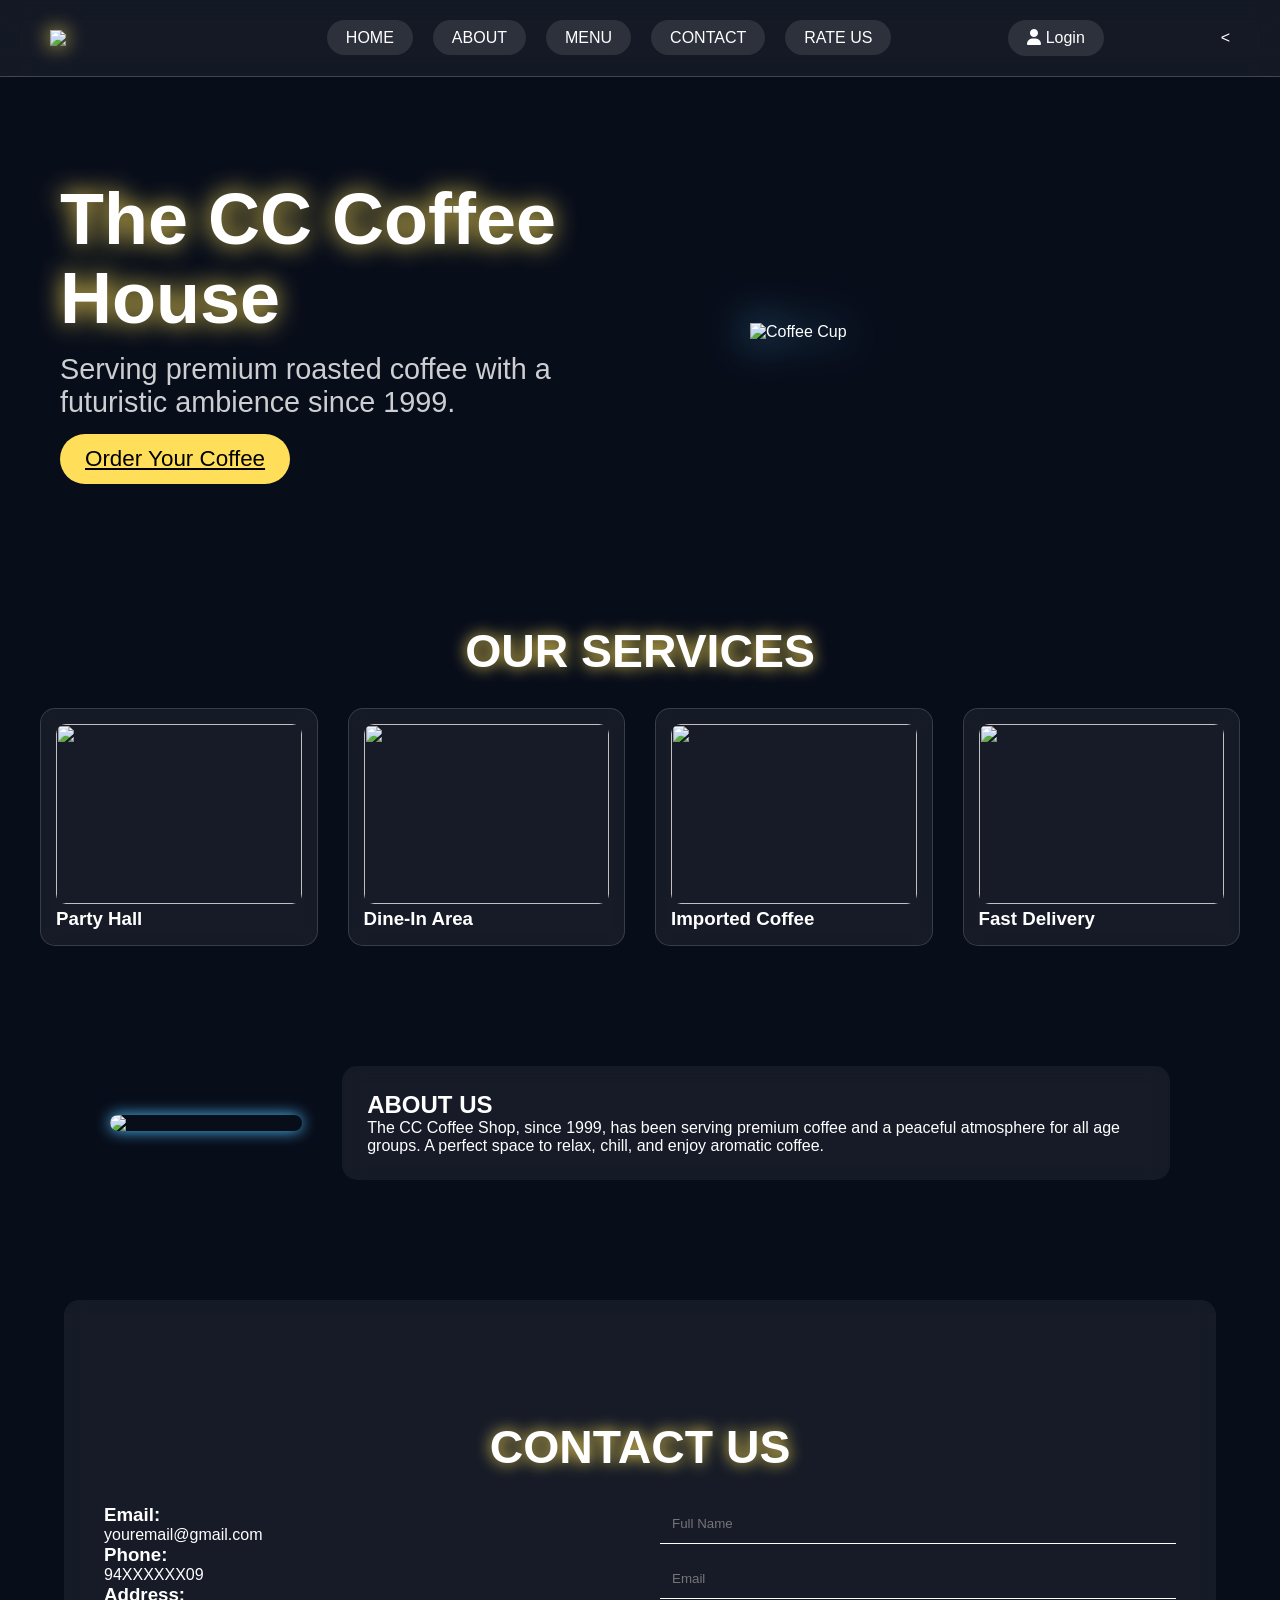
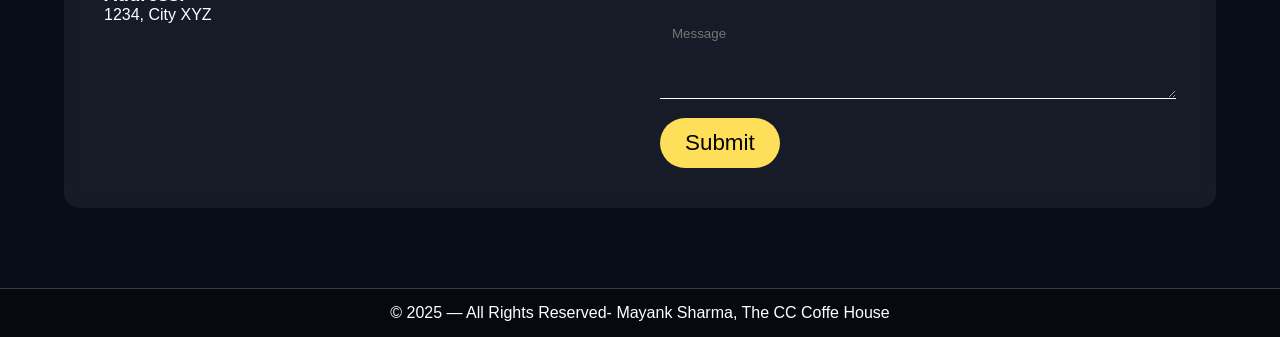
==== index.html @ 78bbc563 "Add files via upload" ====
<!DOCTYPE html>
<html lang="en">
<head>
<meta charset="UTF-8">
<meta name="viewport" content="width=device-width, initial-scale=1.0">
<title>The CC Coffee House</title>

<!-- FONT + ICONS -->
<link rel="stylesheet" href="https://cdnjs.cloudflare.com/ajax/libs/font-awesome/6.5.0/css/all.min.css">

<!-- AOS Animation Library -->
<link rel="stylesheet" href="https://unpkg.com/aos@2.3.1/dist/aos.css"/>

<style>
/* RESET */
*{
    margin:0;
    padding:0;
    box-sizing:border-box;
    font-family:"Poppins",sans-serif;
}

body{
    background:#080d1a;
    color:#fff;
    overflow-x:hidden;
}

/* NEON GLOW VARIABLES */
:root{
    --neon-gold:#ffdf59;
    --neon-blue:#4ec4ff;
    --glass-bg:rgba(255,255,255,0.06);
}

/* HEADER */
header{
    position:fixed;
    top:0;left:0;right:0;
    padding:20px 50px;
    display:flex;
    justify-content:space-between;
    align-items:center;
    backdrop-filter:blur(12px);
    background:rgba(255,255,255,0.05);
    border-bottom:1px solid rgba(255,255,255,0.2);
    z-index:1000;
}

header img{
    width:160px;
    filter:drop-shadow(0 0 10px var(--neon-gold));
}

header ul{
    display:flex;
    gap:20px;
    list-style:none;
}

header a{
    color:white;
    padding:8px 18px;
    border:1px solid transparent;
    text-decoration:none;
    transition:.3s;
    border-radius:20px;
    background:rgba(255,255,255,0.1);
}

header a:hover{
    border-color:var(--neon-gold);
    box-shadow:0 0 12px var(--neon-gold);
    color:black;
    background:var(--neon-gold);
}

/* HERO — SPLIT SCREEN CINEMATIC */
.hero{
    margin-top:120px;
    display:flex;
    justify-content:center;
    align-items:center;
    padding:60px;
    gap:40px;
}

.hero-text{
    flex:1;
}

.hero-text h1{
    font-size:4.5rem;
    line-height:1.1;
    text-shadow:0 0 25px var(--neon-gold);
}

.hero-text p{
    margin:15px 0;
    font-size:1.8rem;
    opacity:0.8;
}

.btn{
    padding:12px 25px;
    font-size:1.4rem;
    border:none;
    border-radius:30px;
    background:var(--neon-gold);
    color:black;
    cursor:pointer;
    transition:.3s;
}

.btn:hover{
    transform:scale(1.08);
    box-shadow:0 0 15px var(--neon-gold);
}

/* FLOATING COFFEE IMAGE */
.hero-img{
    flex:1;
    display:flex;
    justify-content:center;
}

.hero-img img{
    width:380px;
    animation:float 4s ease-in-out infinite;
    filter:drop-shadow(0 0 20px var(--neon-blue));
}

@keyframes float{
    0%,100%{ transform:translateY(0); }
    50%{ transform:translateY(-20px); }
}

/* SERVICES */
.section-title{
    text-align:center;
    margin:80px 0 30px 0;
    font-size:2.9rem;
    text-shadow:0 0 15px var(--neon-gold);
}

.services{
    display:grid;
    grid-template-columns:repeat(auto-fit,minmax(250px,1fr));
    gap:30px;
    padding:0 40px;
}

.service-card{
    background:var(--glass-bg);
    border:1px solid rgba(255,255,255,0.15);
    padding:15px;
    border-radius:15px;
    backdrop-filter:blur(8px);
    transition:.3s;
}

.service-card:hover{
    transform:translateY(-10px);
    box-shadow:0 0 15px var(--neon-gold);
}

.service-card img{
    width:100%;
    height:180px;
    object-fit:cover;
    border-radius:10px;
}

/* ABOUT */
.about{
    display:flex;
    align-items:center;
    gap:40px;
    max-width:1100px;
    margin:100px auto;
    padding:20px;
}

.about img{
    width:300px;
    border-radius:10px;
    box-shadow:0 0 15px var(--neon-blue);
}

.about div{
    background:var(--glass-bg);
    padding:25px;
    border-radius:15px;
    backdrop-filter:blur(10px);
}

/* CONTACT */
.contact{
    width:90%;
    margin:80px auto;
    padding:40px;
    background:var(--glass-bg);
    border-radius:15px;
    backdrop-filter:blur(10px);
}

.contact-container{
    display:grid;
    grid-template-columns:1fr 1fr;
    gap:40px;
}

.contact input, .contact textarea{
    width:100%;
    padding:12px;
    margin-bottom:15px;
    border:none;
    background:transparent;
    border-bottom:1px solid white;
    color:white;
}

/* FOOTER */
footer{
    text-align:center;
    padding:15px;
    margin-top:50px;
    background:#06090f;
    border-top:1px solid rgba(255,255,255,0.2);
}
a{
    color: black;
}

/* MOBILE RESPONSIVE */
@media(max-width:900px){

    .hero{
        flex-direction:column;
        text-align:center;
        padding:30px;
    }

    .hero-text h1{
        font-size:3.2rem;
    }

    .hero-img img{
        width:260px;
    }

    .about{
        flex-direction:column;
        text-align:center;
    }

    .contact-container{
        grid-template-columns:1fr;
    }
}
</style>
</head>

<body>

<header>
    <img src="images/cafe logo.jpg">
    <ul>
        <li><a href="index.html">HOME</a></li>
        <li><a href="about.html">ABOUT</a></li>
        <li><a href="menu.html">MENU</a></li>
        <li><a href="contact.html">CONTACT</a></li>
        <li><a href="RATING.html">RATE US</a> </li>
    </ul>
    <a href="login.html" class="login-btn"><i class="fa-solid fa-user"></i> Login</a>
    <
    
</header>

<!-- HERO SECTION -->
<section class="hero" data-aos="fade-up">
    <div class="hero-text">
        <h1>The CC Coffee House</h1>
        <p>Serving premium roasted coffee with a futuristic ambience since 1999.</p>
        <button class="btn"><a href="new3.html">Order Your Coffee</a></button>
    </div>

    <div class="hero-img">
        <img src="images/coffe_faling-removebg-preview.png" alt="Coffee Cup">
    </div>
</section>

<!-- SERVICES -->
<h1 class="section-title">OUR SERVICES</h1>

<div class="services">
    <div class="service-card" data-aos="fade-up">
        <img src="images/party area.jpg">
        <h3>Party Hall</h3>
    </div>
    <div class="service-card" data-aos="fade-up" data-aos-delay="150">
        <img src="images/cafe-group-sitting-area.jpg">
        <h3>Dine-In Area</h3>
    </div>
    <div class="service-card" data-aos="fade-up" data-aos-delay="300">
        <img src="images/imported coffe.jpg">
        <h3>Imported Coffee</h3>
    </div>
    <div class="service-card" data-aos="fade-up" data-aos-delay="450">
        <img src="images/delivery.jpg">
        <h3>Fast Delivery</h3>
    </div>
</div>

<!-- ABOUT -->
<section class="about" data-aos="fade-up">
    <img src="images/about us cup.webp">
    <div>
        <h1>ABOUT US</h1>
        <p>The CC Coffee Shop, since 1999, has been serving premium coffee and a peaceful atmosphere for all age groups. A perfect space to relax, chill, and enjoy aromatic coffee.</p>
    </div>
</section>

<!-- CONTACT -->
<section class="contact" data-aos="fade-up">
    <h1 class="section-title">CONTACT US</h1>

    <div class="contact-container">
        <div>
            <h3>Email:</h3><p>youremail@gmail.com</p>
            <h3>Phone:</h3><p>94XXXXXX09</p>
            <h3>Address:</h3><p>1234, City XYZ</p>
        </div>

        <form>
            <input type="text" placeholder="Full Name" required>
            <input type="email" placeholder="Email" required>
            <textarea rows="4" placeholder="Message" required></textarea>
            <button class="btn">Submit</button>
        </form>
    </div>
</section>

<footer>
    © 2025 — All Rights Reserved- Mayank Sharma, The CC Coffe House
</footer>

<!-- AOS Script -->
<script src="https://unpkg.com/aos@2.3.1/dist/aos.js"></script>
<script>AOS.init({ duration: 1200 });</script>
<script>
document.addEventListener("DOMContentLoaded", () => {
    const loginBtn = document.querySelector(".login-btn");

    if(localStorage.getItem("loggedInUser")){
        if(loginBtn){
            loginBtn.innerHTML = '<i class="fa-solid fa-right-from-bracket"></i> Logout';
            loginBtn.href = "#";
            loginBtn.addEventListener("click", () => {
                localStorage.removeItem("loggedInUser");
                alert("Logged out successfully!");
                location.reload();
            });
        }
    }
});
</script>


</body>
</html>
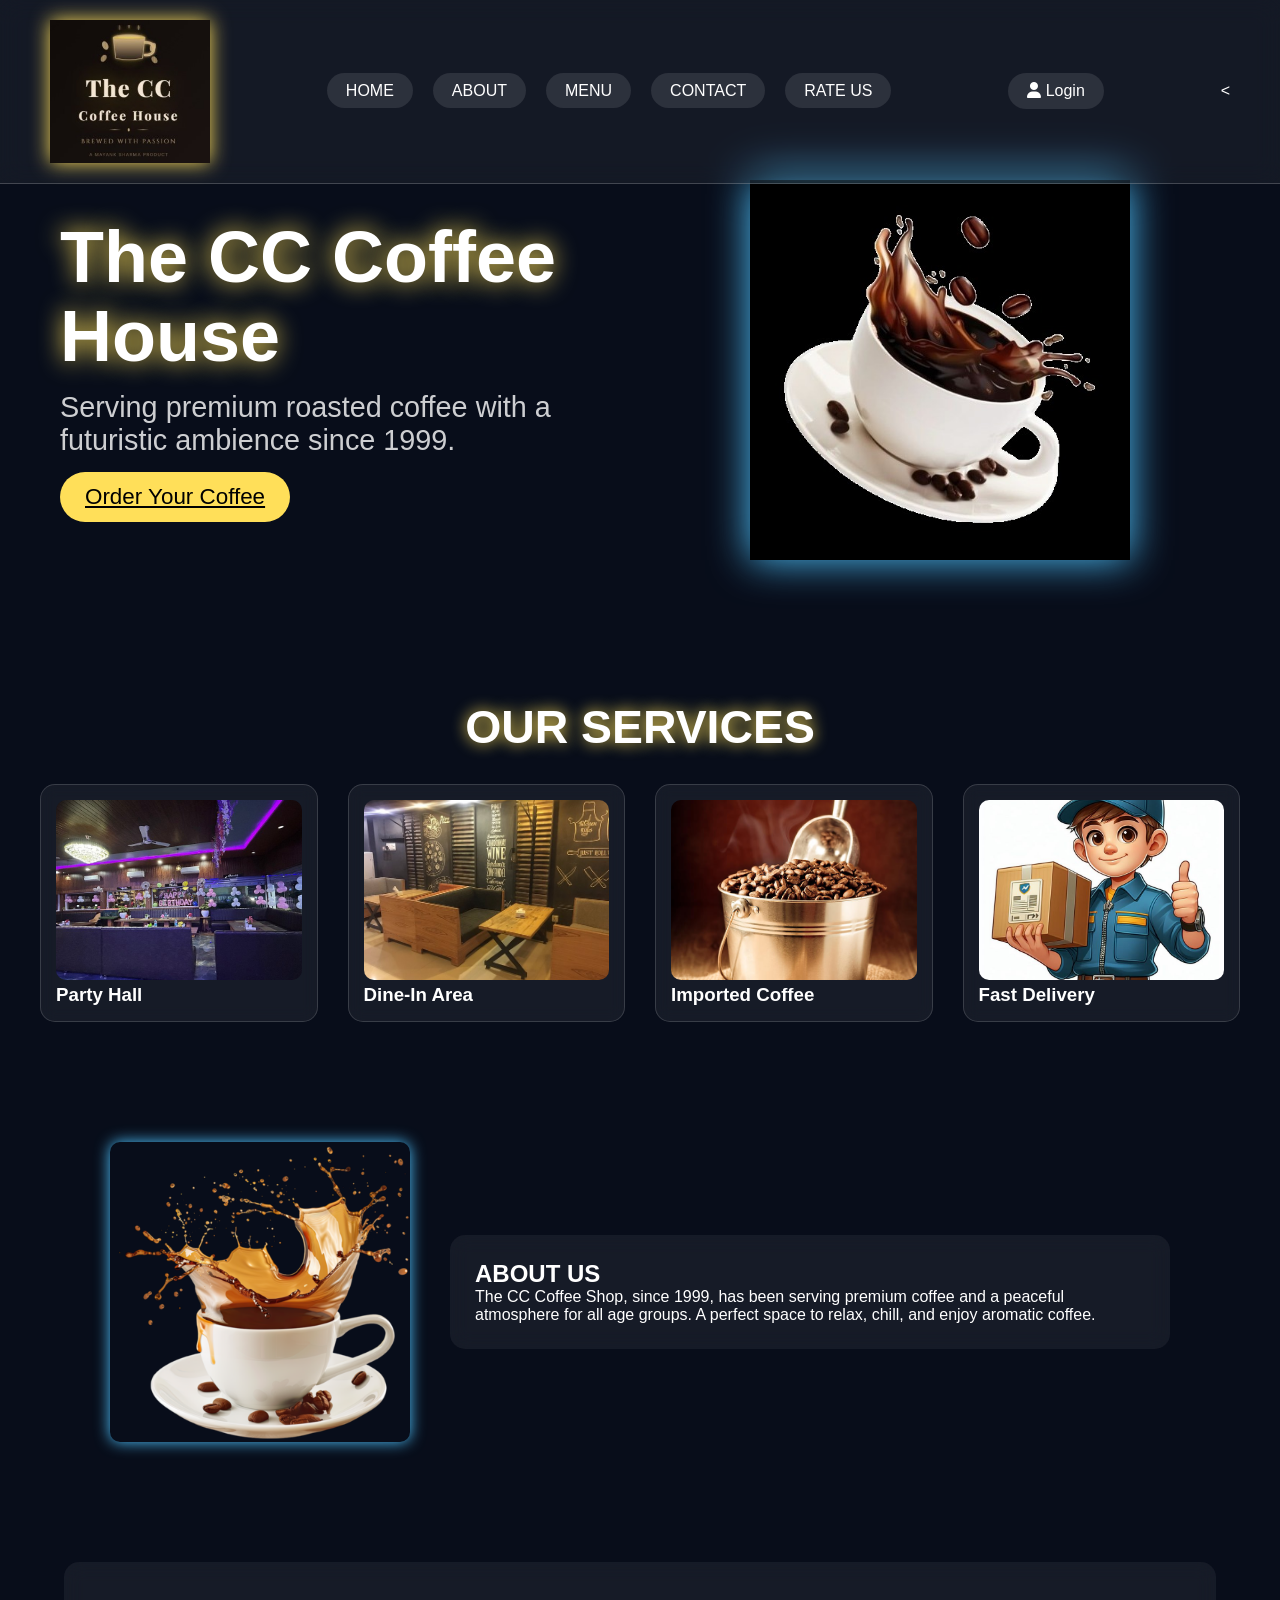
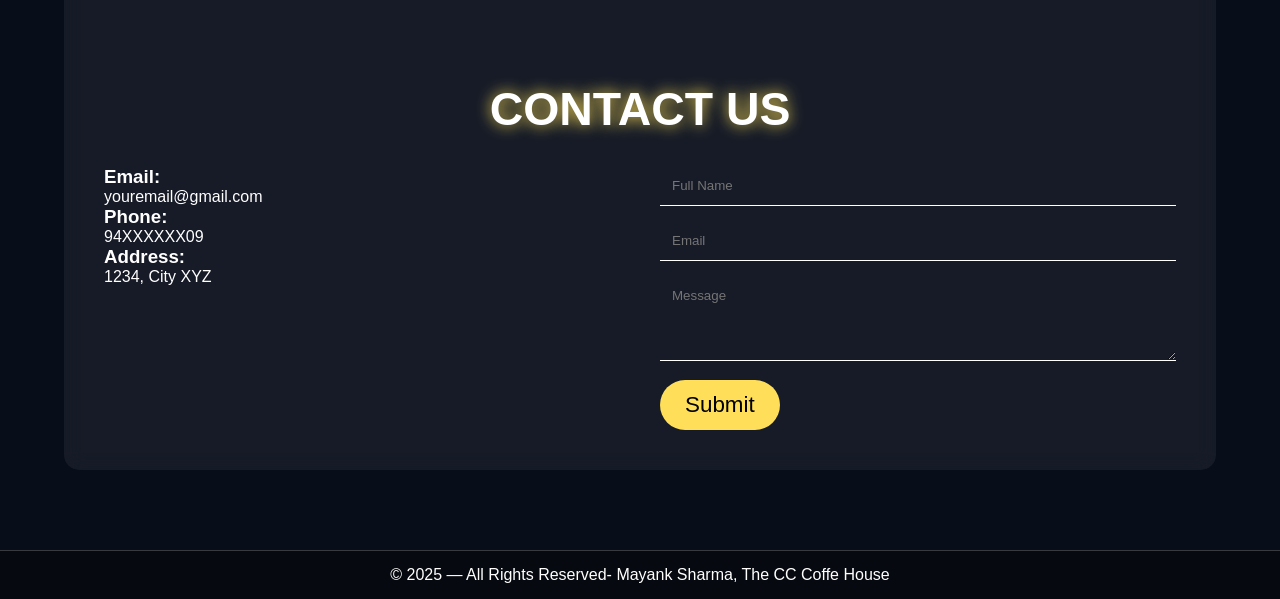
==== commit 29f2db9c: "Update index.html" ====
--- a/index.html
+++ b/index.html
@@ -286,7 +286,7 @@
     </div>
 
     <div class="hero-img">
-        <img src="images/coffe_faling-removebg-preview.png" alt="Coffee Cup">
+        <img src="images/coffe_faling-removebg-preview.jpg" alt="Coffee Cup">
     </div>
 </section>
 
@@ -369,3 +369,4 @@
 
 </body>
 </html>
+
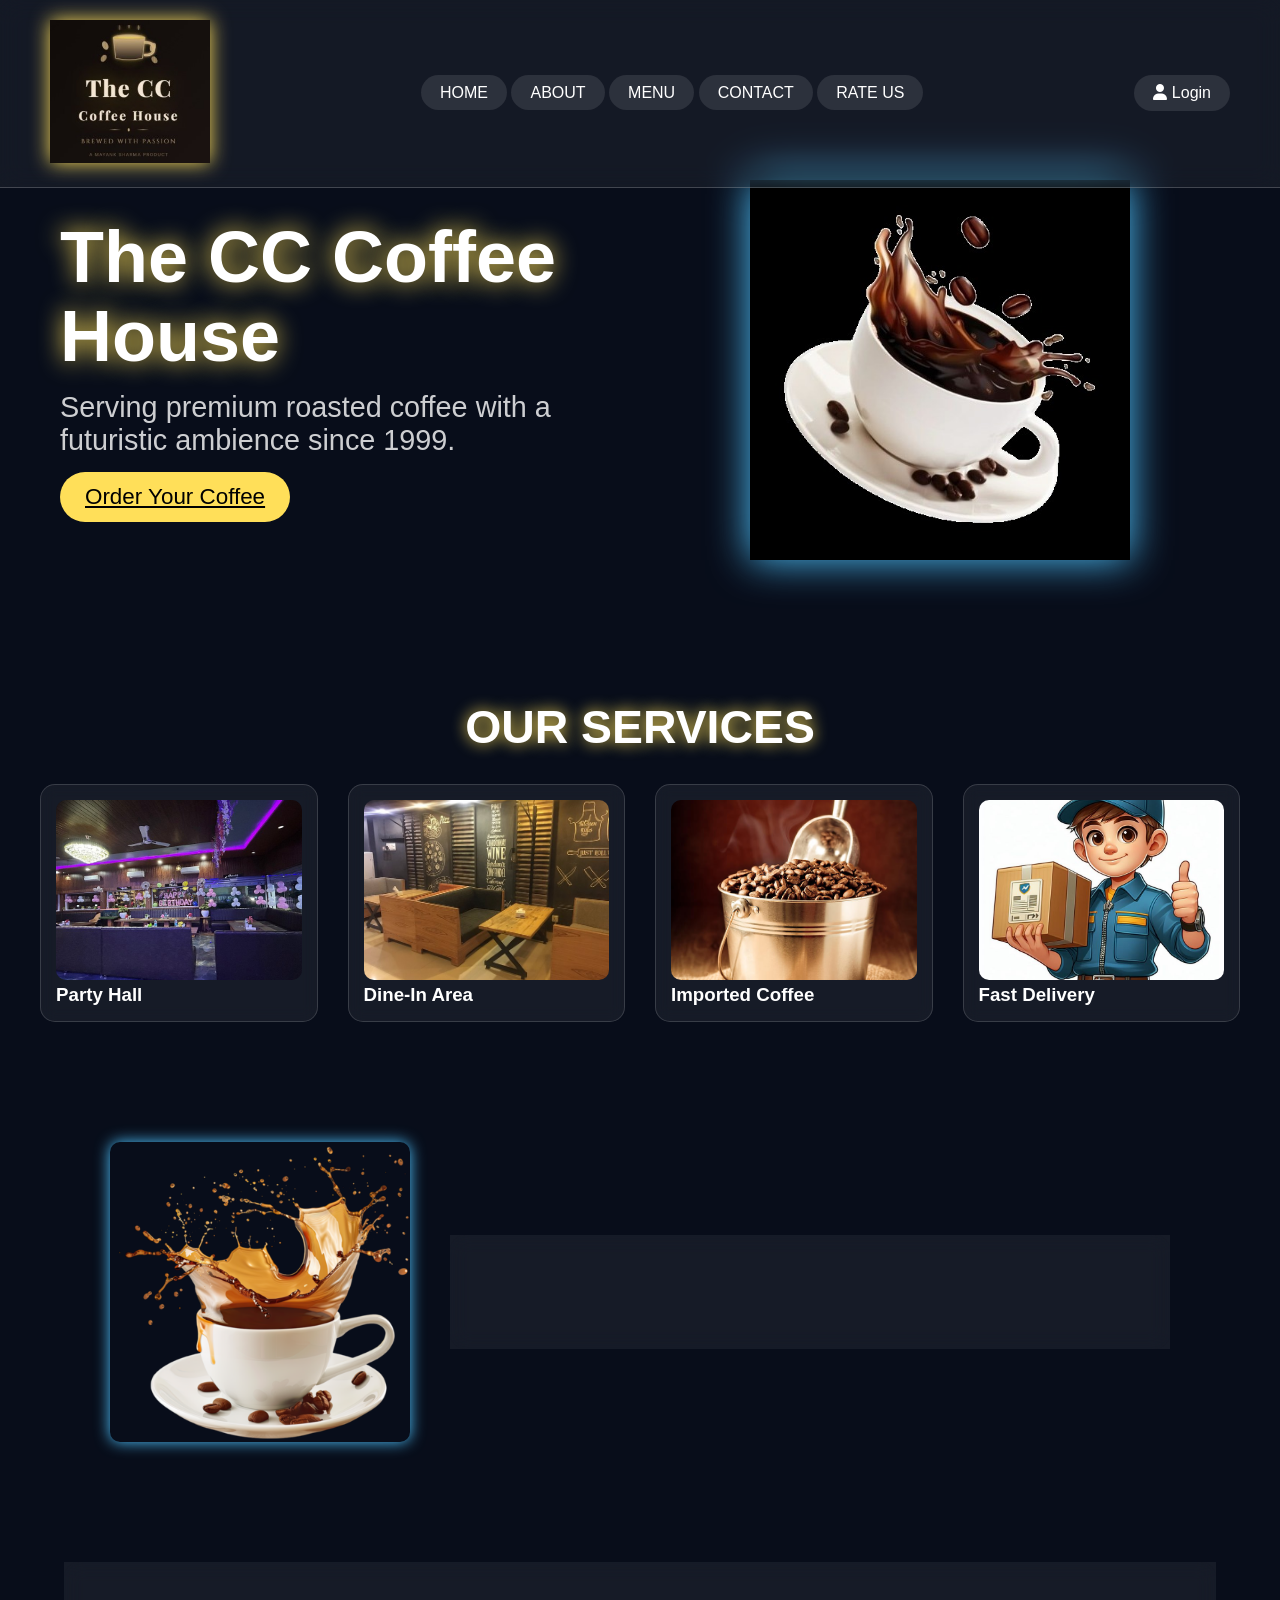
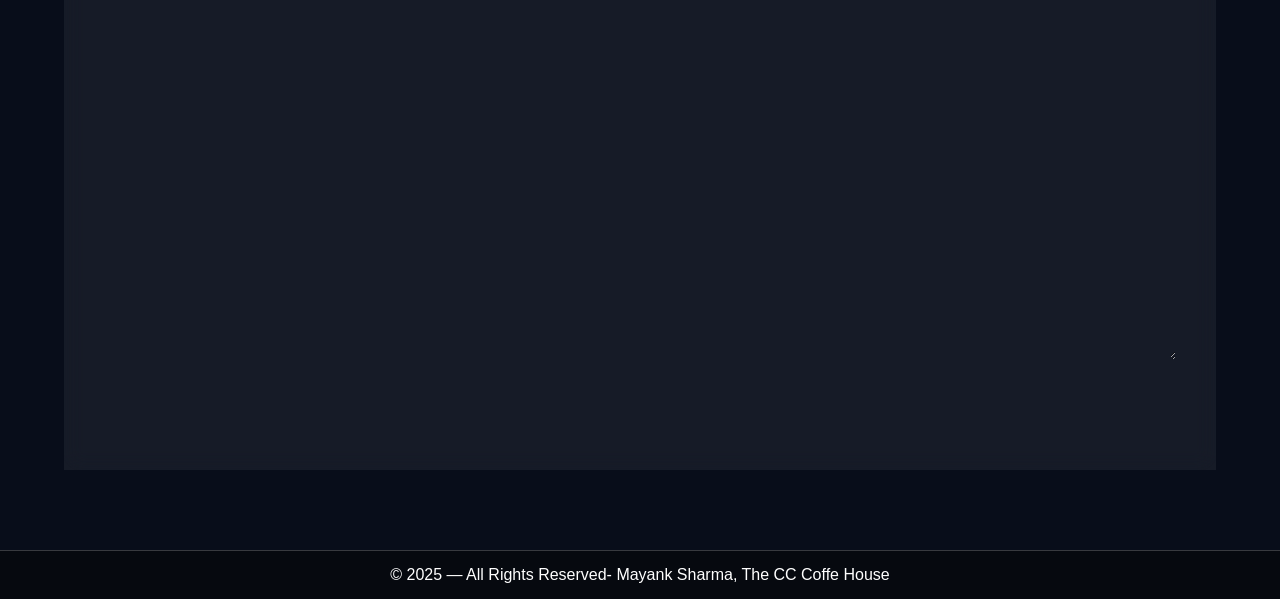
==== commit 4a6755fd: "Update index.html" ====
--- a/index.html
+++ b/index.html
@@ -258,23 +258,66 @@
         grid-template-columns:1fr;
     }
 }
+/* Mobile hamburger */
+#menu-btn {
+  display:none;
+  font-size:1.7rem;
+  cursor:pointer;
+}
+
+/* Mobile menu behavior */
+@media(max-width:768px){
+  nav{ 
+    position:fixed;
+    right:-120%;
+    top:75px;
+    width:220px;
+    padding:20px;
+    backdrop-filter: blur(12px);
+    background:rgba(255,255,255,0.09);
+    border-left:1px solid rgba(255,255,255,0.2);
+    transition:.3s;
+    flex-direction:column;
+  }
+
+  nav.show{ right:0%; }
+
+  nav a{
+    margin:12px 0;
+    width:100%;
+    text-align:center;
+    display:block;
+  }
+
+  #menu-btn{ display:block; }
+}
 </style>
 </head>
 
 <body>
 
 <header>
-    <img src="images/cafe logo.jpg">
-    <ul>
-        <li><a href="index.html">HOME</a></li>
-        <li><a href="about.html">ABOUT</a></li>
-        <li><a href="menu.html">MENU</a></li>
-        <li><a href="contact.html">CONTACT</a></li>
-        <li><a href="RATING.html">RATE US</a> </li>
-    </ul>
-    <a href="login.html" class="login-btn"><i class="fa-solid fa-user"></i> Login</a>
-    <
-    
+  <!-- Logo -->
+  <div class="logo">
+    <img src="images/cafe logo.jpg" alt="CC Coffee House Logo">
+  </div>
+
+  <!-- Hamburger icon for mobile -->
+  <i id="menu-btn" class="fas fa-bars"></i>
+
+  <!-- Navigation -->
+  <nav>
+    <a href="index.html">HOME</a>
+    <a href="about.html">ABOUT</a>
+    <a href="menu.html">MENU</a>
+    <a href="contact.html">CONTACT</a>
+    <a href="rating.html">RATE US</a>
+  </nav>
+
+  <!-- Login button -->
+  <a href="login.html" class="login-btn">
+    <i class="fa-solid fa-user"></i> Login
+  </a>
 </header>
 
 <!-- HERO SECTION -->
@@ -365,8 +408,13 @@
     }
 });
 </script>
+<script>
+const menuBtn = document.getElementById("menu-btn");
+const nav = document.querySelector("nav");
+
+menuBtn.onclick = () => nav.classList.toggle("show");
+</script>
 
 
 </body>
 </html>
-
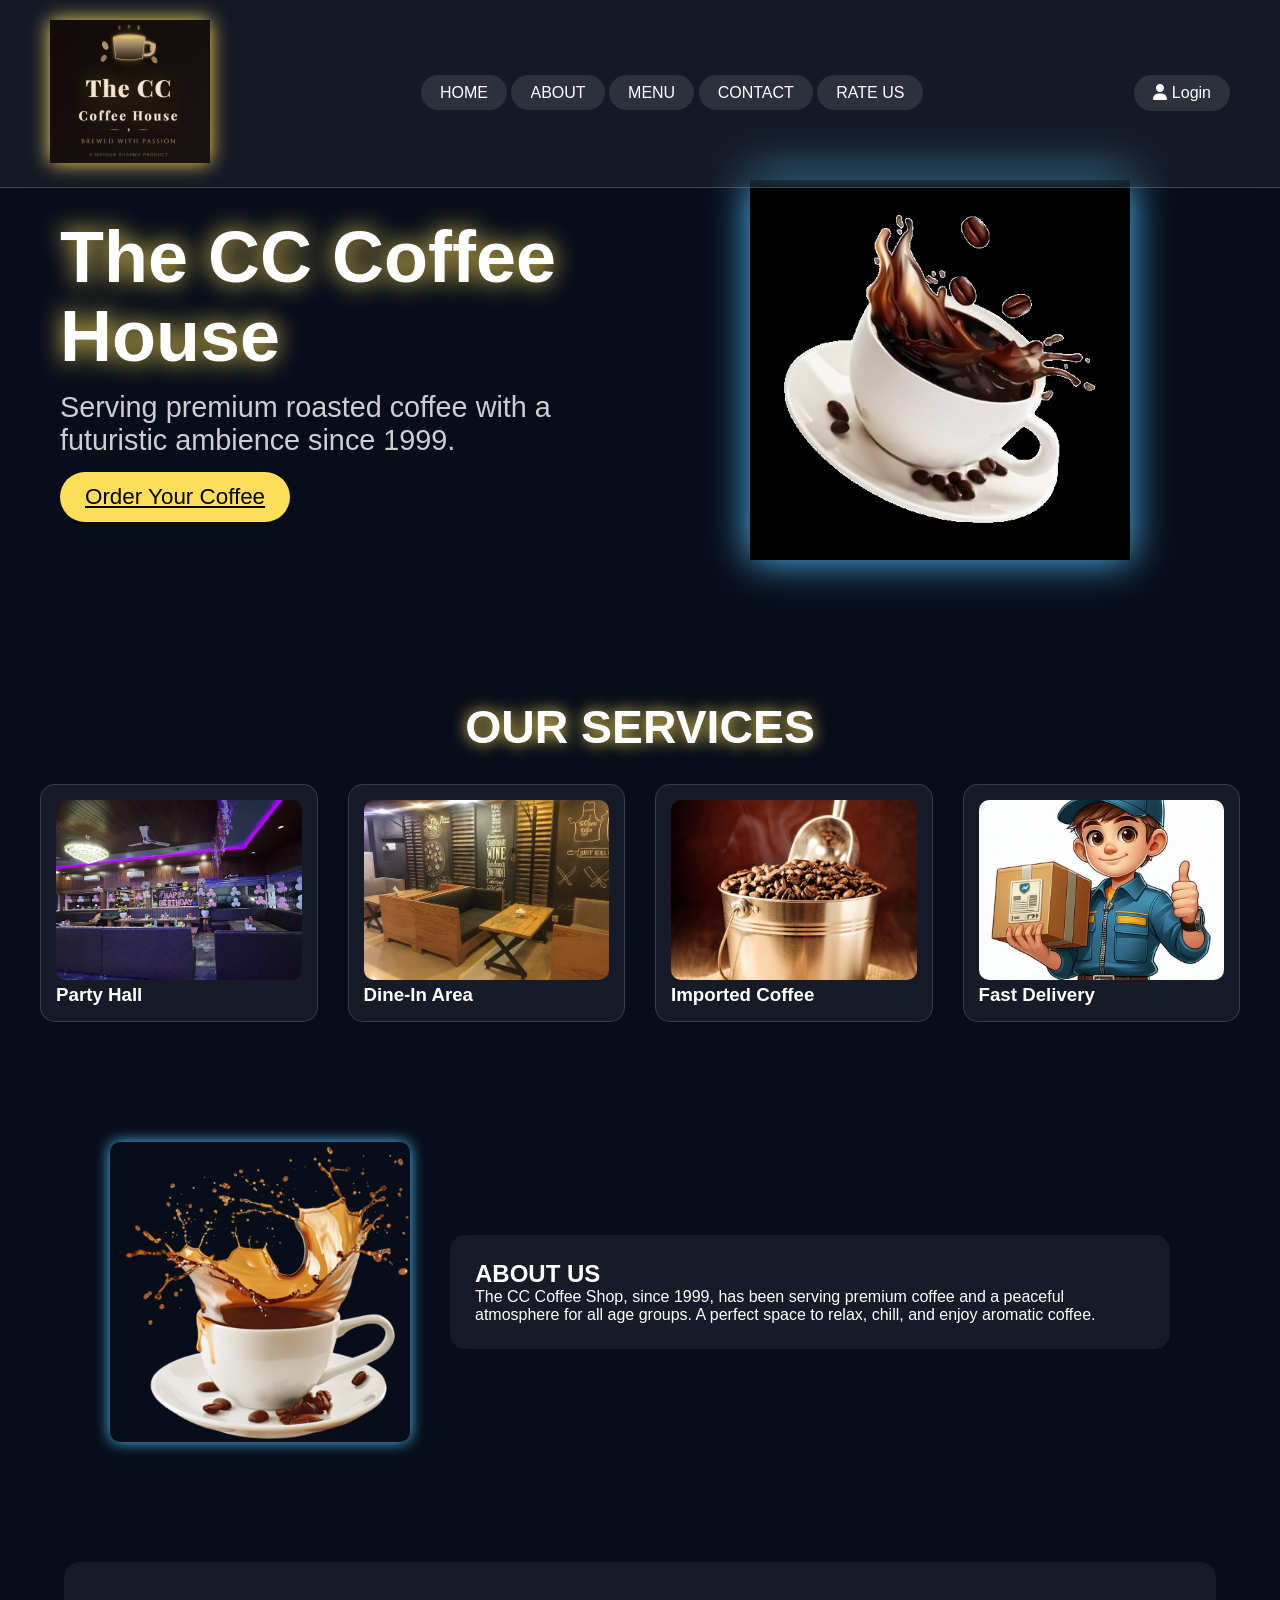
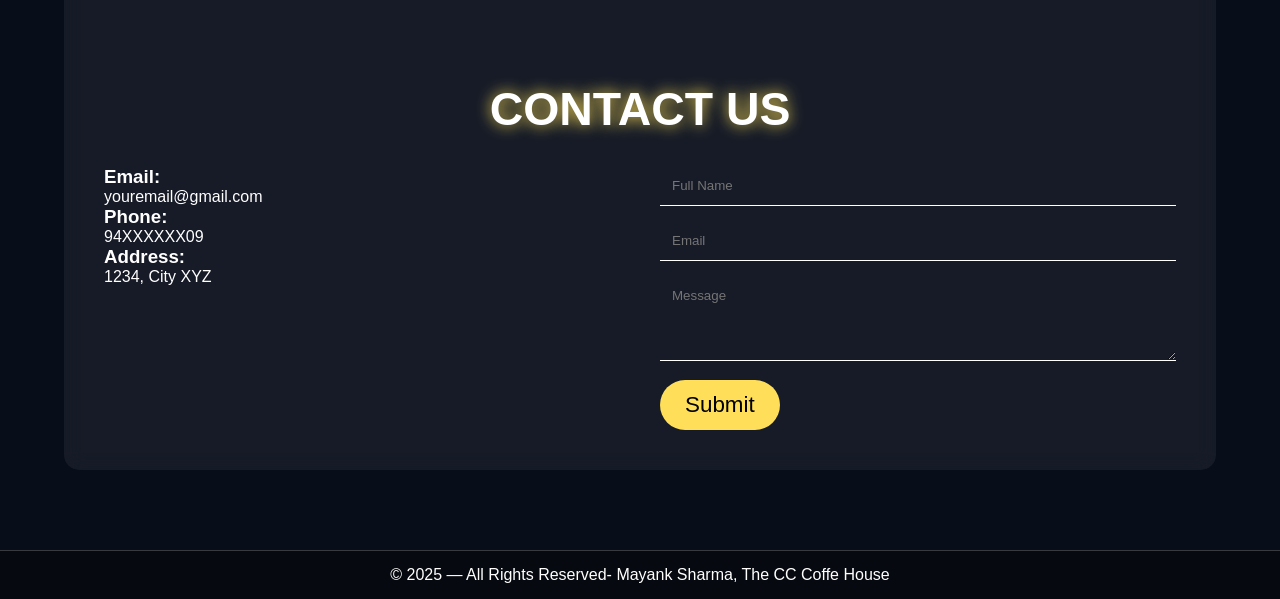
==== commit ad20555c: "Update index.html" ====
--- a/index.html
+++ b/index.html
@@ -325,7 +325,7 @@
     <div class="hero-text">
         <h1>The CC Coffee House</h1>
         <p>Serving premium roasted coffee with a futuristic ambience since 1999.</p>
-        <button class="btn"><a href="new3.html">Order Your Coffee</a></button>
+        <button class="btn"><a href="menu.html">Order Your Coffee</a></button>
     </div>
 
     <div class="hero-img">
@@ -418,3 +418,4 @@
 
 </body>
 </html>
+
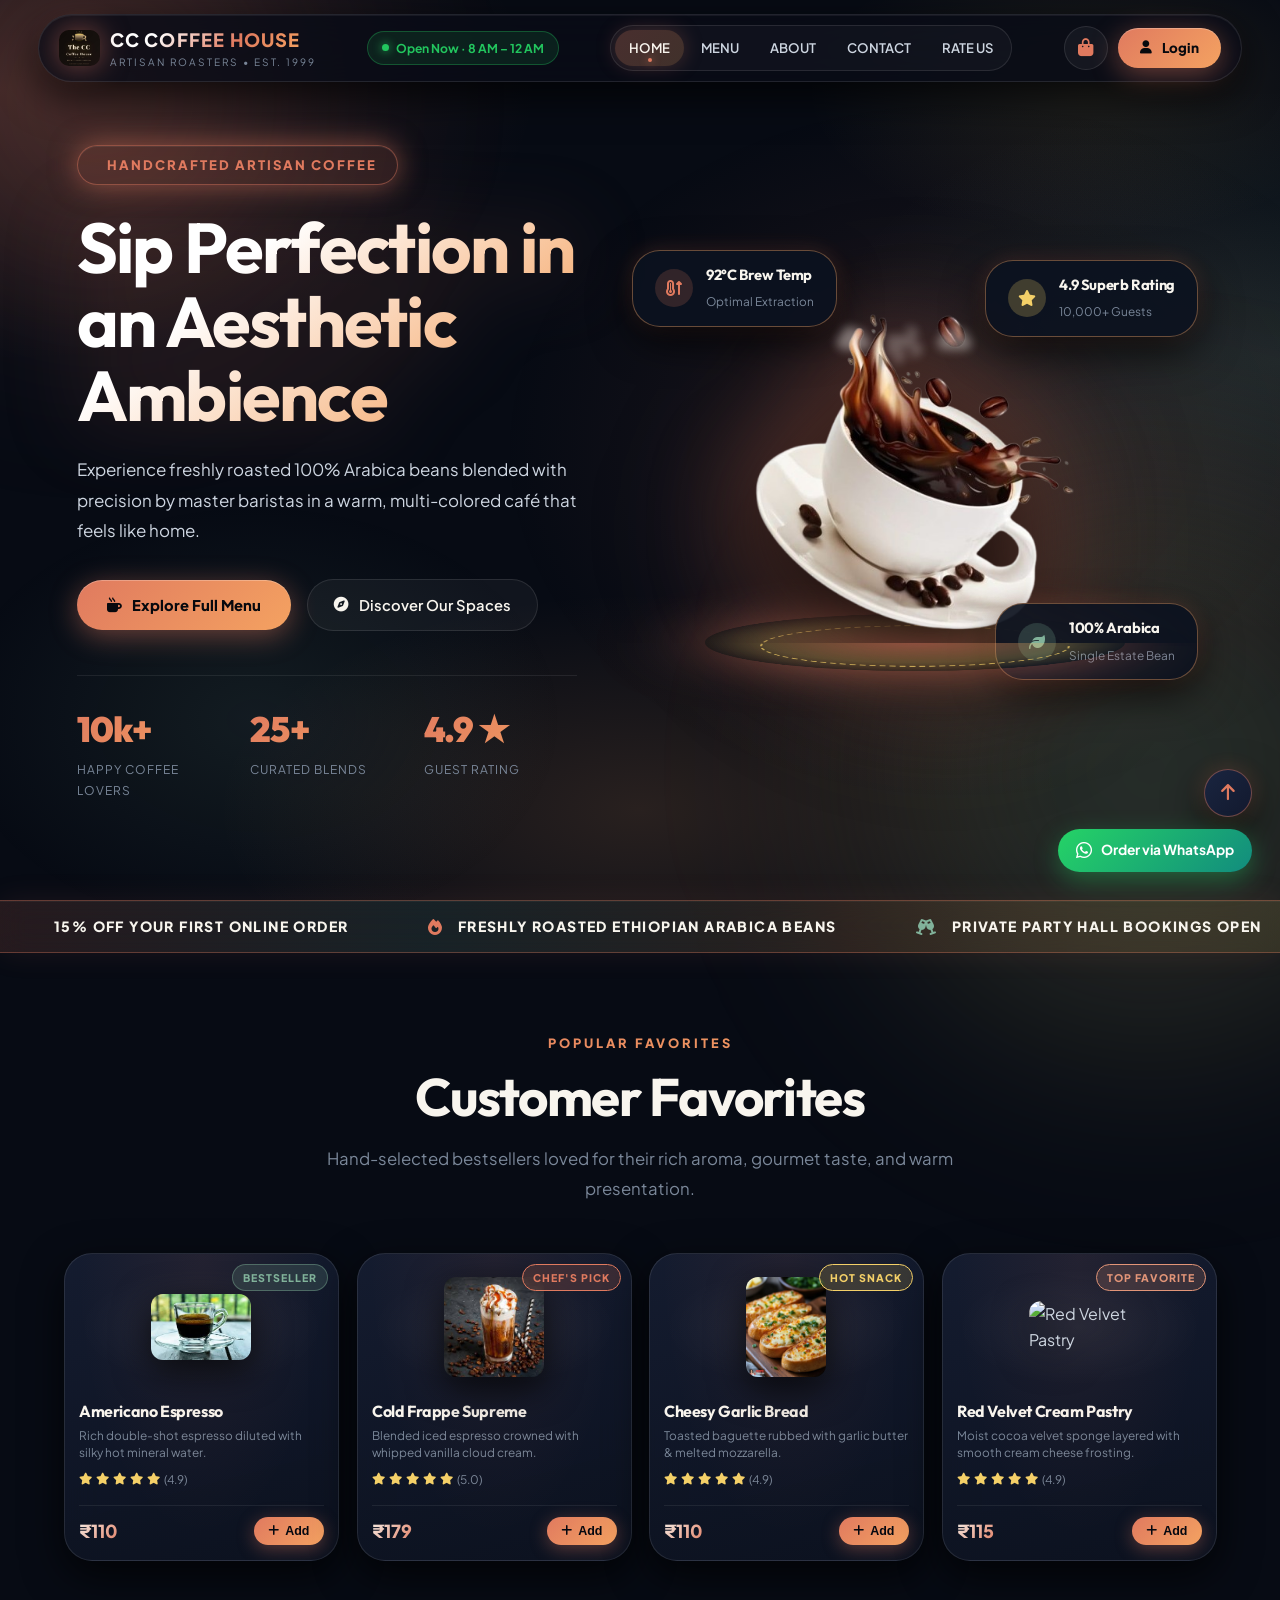
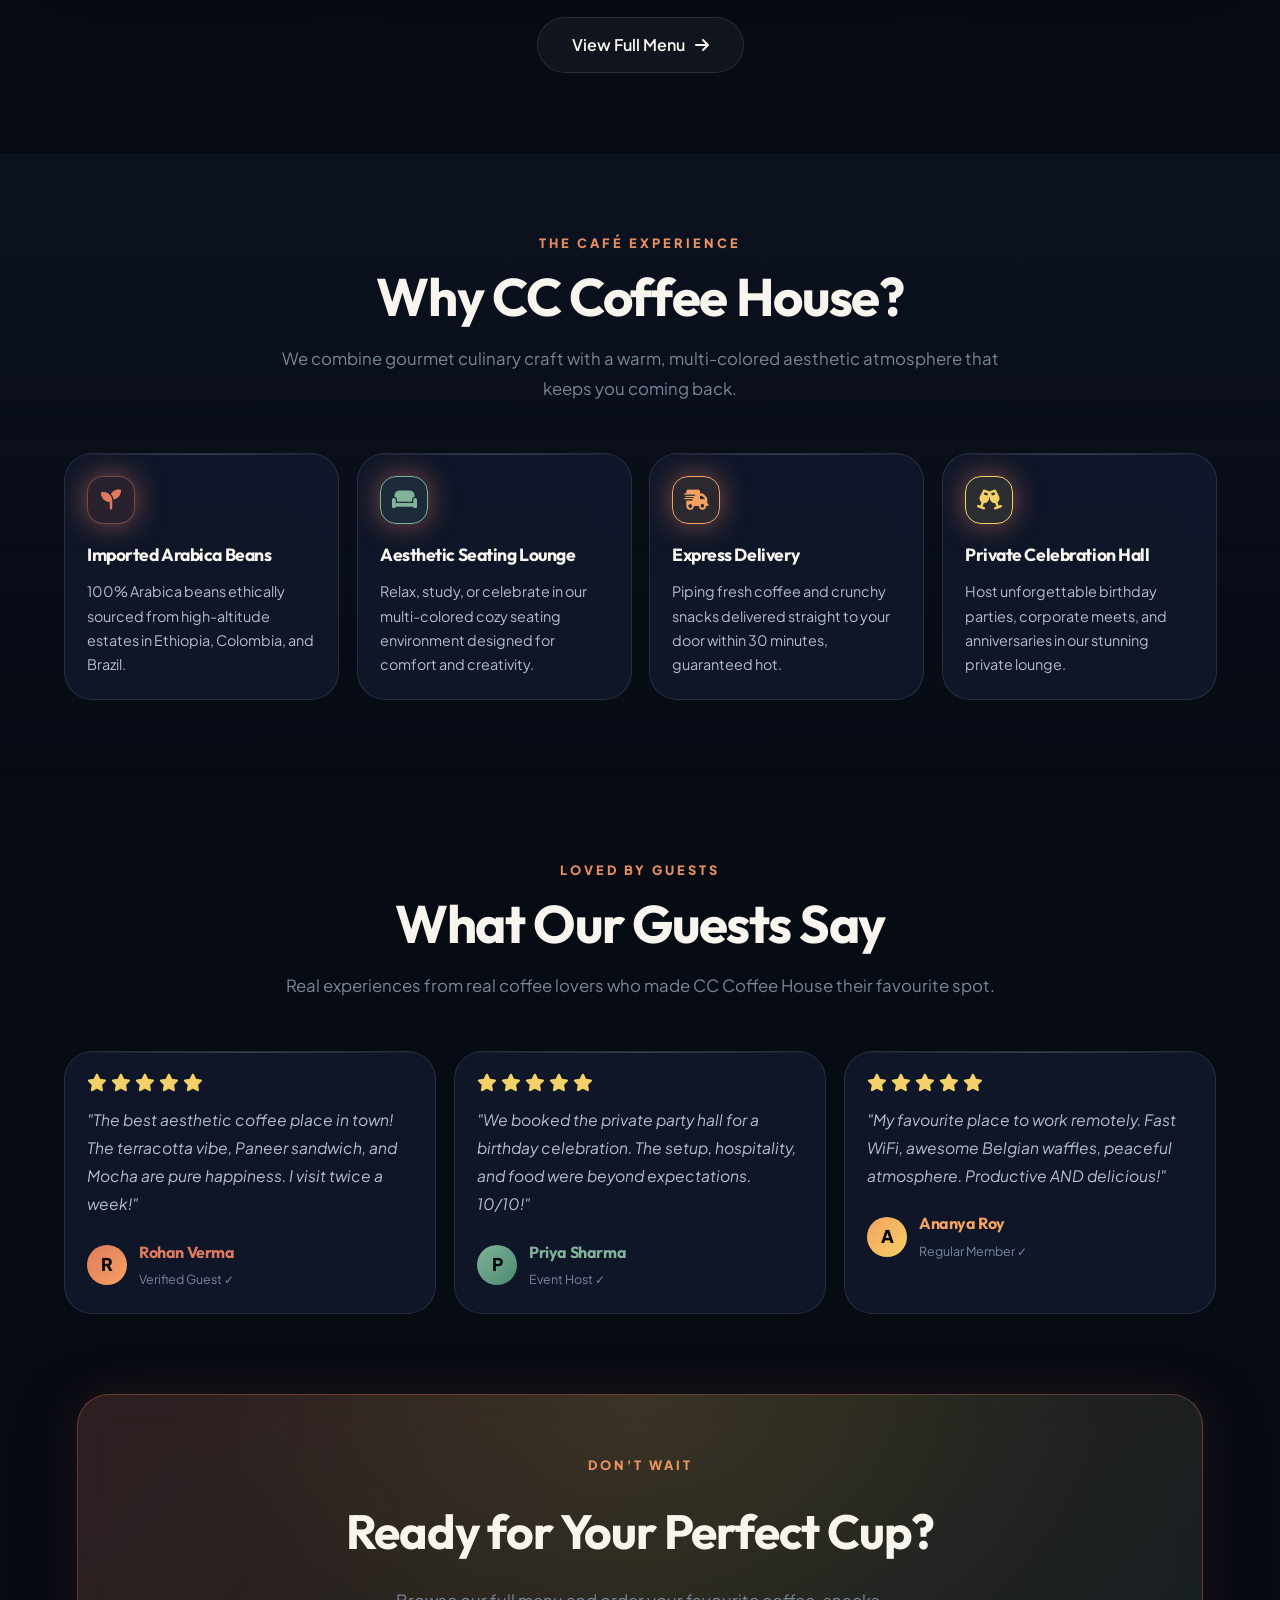
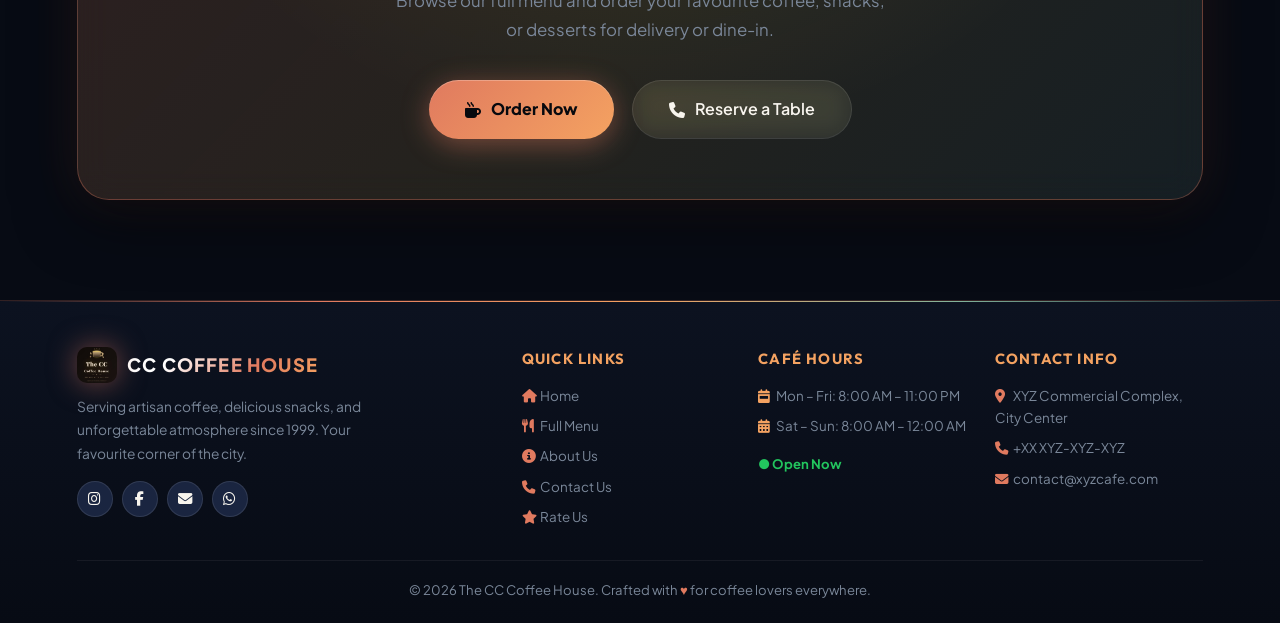
==== commit 10574b5d: "Enhance UI/UX: reorder about page gallery to top, add cart free delivery tracker, interactive order " ====
--- a/index.html
+++ b/index.html
@@ -1,421 +1,519 @@
-<!DOCTYPE html>
-<html lang="en">
-<head>
-<meta charset="UTF-8">
-<meta name="viewport" content="width=device-width, initial-scale=1.0">
-<title>The CC Coffee House</title>
-
-<!-- FONT + ICONS -->
-<link rel="stylesheet" href="https://cdnjs.cloudflare.com/ajax/libs/font-awesome/6.5.0/css/all.min.css">
-
-<!-- AOS Animation Library -->
-<link rel="stylesheet" href="https://unpkg.com/aos@2.3.1/dist/aos.css"/>
-
-<style>
-/* RESET */
-*{
-    margin:0;
-    padding:0;
-    box-sizing:border-box;
-    font-family:"Poppins",sans-serif;
-}
-
-body{
-    background:#080d1a;
-    color:#fff;
-    overflow-x:hidden;
-}
-
-/* NEON GLOW VARIABLES */
-:root{
-    --neon-gold:#ffdf59;
-    --neon-blue:#4ec4ff;
-    --glass-bg:rgba(255,255,255,0.06);
-}
-
-/* HEADER */
-header{
-    position:fixed;
-    top:0;left:0;right:0;
-    padding:20px 50px;
-    display:flex;
-    justify-content:space-between;
-    align-items:center;
-    backdrop-filter:blur(12px);
-    background:rgba(255,255,255,0.05);
-    border-bottom:1px solid rgba(255,255,255,0.2);
-    z-index:1000;
-}
-
-header img{
-    width:160px;
-    filter:drop-shadow(0 0 10px var(--neon-gold));
-}
-
-header ul{
-    display:flex;
-    gap:20px;
-    list-style:none;
-}
-
-header a{
-    color:white;
-    padding:8px 18px;
-    border:1px solid transparent;
-    text-decoration:none;
-    transition:.3s;
-    border-radius:20px;
-    background:rgba(255,255,255,0.1);
-}
-
-header a:hover{
-    border-color:var(--neon-gold);
-    box-shadow:0 0 12px var(--neon-gold);
-    color:black;
-    background:var(--neon-gold);
-}
-
-/* HERO — SPLIT SCREEN CINEMATIC */
-.hero{
-    margin-top:120px;
-    display:flex;
-    justify-content:center;
-    align-items:center;
-    padding:60px;
-    gap:40px;
-}
-
-.hero-text{
-    flex:1;
-}
-
-.hero-text h1{
-    font-size:4.5rem;
-    line-height:1.1;
-    text-shadow:0 0 25px var(--neon-gold);
-}
-
-.hero-text p{
-    margin:15px 0;
-    font-size:1.8rem;
-    opacity:0.8;
-}
-
-.btn{
-    padding:12px 25px;
-    font-size:1.4rem;
-    border:none;
-    border-radius:30px;
-    background:var(--neon-gold);
-    color:black;
-    cursor:pointer;
-    transition:.3s;
-}
-
-.btn:hover{
-    transform:scale(1.08);
-    box-shadow:0 0 15px var(--neon-gold);
-}
-
-/* FLOATING COFFEE IMAGE */
-.hero-img{
-    flex:1;
-    display:flex;
-    justify-content:center;
-}
-
-.hero-img img{
-    width:380px;
-    animation:float 4s ease-in-out infinite;
-    filter:drop-shadow(0 0 20px var(--neon-blue));
-}
-
-@keyframes float{
-    0%,100%{ transform:translateY(0); }
-    50%{ transform:translateY(-20px); }
-}
-
-/* SERVICES */
-.section-title{
-    text-align:center;
-    margin:80px 0 30px 0;
-    font-size:2.9rem;
-    text-shadow:0 0 15px var(--neon-gold);
-}
-
-.services{
-    display:grid;
-    grid-template-columns:repeat(auto-fit,minmax(250px,1fr));
-    gap:30px;
-    padding:0 40px;
-}
-
-.service-card{
-    background:var(--glass-bg);
-    border:1px solid rgba(255,255,255,0.15);
-    padding:15px;
-    border-radius:15px;
-    backdrop-filter:blur(8px);
-    transition:.3s;
-}
-
-.service-card:hover{
-    transform:translateY(-10px);
-    box-shadow:0 0 15px var(--neon-gold);
-}
-
-.service-card img{
-    width:100%;
-    height:180px;
-    object-fit:cover;
-    border-radius:10px;
-}
-
-/* ABOUT */
-.about{
-    display:flex;
-    align-items:center;
-    gap:40px;
-    max-width:1100px;
-    margin:100px auto;
-    padding:20px;
-}
-
-.about img{
-    width:300px;
-    border-radius:10px;
-    box-shadow:0 0 15px var(--neon-blue);
-}
-
-.about div{
-    background:var(--glass-bg);
-    padding:25px;
-    border-radius:15px;
-    backdrop-filter:blur(10px);
-}
-
-/* CONTACT */
-.contact{
-    width:90%;
-    margin:80px auto;
-    padding:40px;
-    background:var(--glass-bg);
-    border-radius:15px;
-    backdrop-filter:blur(10px);
-}
-
-.contact-container{
-    display:grid;
-    grid-template-columns:1fr 1fr;
-    gap:40px;
-}
-
-.contact input, .contact textarea{
-    width:100%;
-    padding:12px;
-    margin-bottom:15px;
-    border:none;
-    background:transparent;
-    border-bottom:1px solid white;
-    color:white;
-}
-
-/* FOOTER */
-footer{
-    text-align:center;
-    padding:15px;
-    margin-top:50px;
-    background:#06090f;
-    border-top:1px solid rgba(255,255,255,0.2);
-}
-a{
-    color: black;
-}
-
-/* MOBILE RESPONSIVE */
-@media(max-width:900px){
-
-    .hero{
-        flex-direction:column;
-        text-align:center;
-        padding:30px;
-    }
-
-    .hero-text h1{
-        font-size:3.2rem;
-    }
-
-    .hero-img img{
-        width:260px;
-    }
-
-    .about{
-        flex-direction:column;
-        text-align:center;
-    }
-
-    .contact-container{
-        grid-template-columns:1fr;
-    }
-}
-/* Mobile hamburger */
-#menu-btn {
-  display:none;
-  font-size:1.7rem;
-  cursor:pointer;
-}
-
-/* Mobile menu behavior */
-@media(max-width:768px){
-  nav{ 
-    position:fixed;
-    right:-120%;
-    top:75px;
-    width:220px;
-    padding:20px;
-    backdrop-filter: blur(12px);
-    background:rgba(255,255,255,0.09);
-    border-left:1px solid rgba(255,255,255,0.2);
-    transition:.3s;
-    flex-direction:column;
-  }
-
-  nav.show{ right:0%; }
-
-  nav a{
-    margin:12px 0;
-    width:100%;
-    text-align:center;
-    display:block;
-  }
-
-  #menu-btn{ display:block; }
-}
-</style>
-</head>
-
-<body>
-
-<header>
-  <!-- Logo -->
-  <div class="logo">
-    <img src="images/cafe logo.jpg" alt="CC Coffee House Logo">
-  </div>
-
-  <!-- Hamburger icon for mobile -->
-  <i id="menu-btn" class="fas fa-bars"></i>
-
-  <!-- Navigation -->
-  <nav>
-    <a href="index.html">HOME</a>
-    <a href="about.html">ABOUT</a>
-    <a href="menu.html">MENU</a>
-    <a href="contact.html">CONTACT</a>
-    <a href="rating.html">RATE US</a>
-  </nav>
-
-  <!-- Login button -->
-  <a href="login.html" class="login-btn">
-    <i class="fa-solid fa-user"></i> Login
-  </a>
-</header>
-
-<!-- HERO SECTION -->
-<section class="hero" data-aos="fade-up">
-    <div class="hero-text">
-        <h1>The CC Coffee House</h1>
-        <p>Serving premium roasted coffee with a futuristic ambience since 1999.</p>
-        <button class="btn"><a href="menu.html">Order Your Coffee</a></button>
-    </div>
-
-    <div class="hero-img">
-        <img src="images/coffe_faling-removebg-preview.jpg" alt="Coffee Cup">
-    </div>
-</section>
-
-<!-- SERVICES -->
-<h1 class="section-title">OUR SERVICES</h1>
-
-<div class="services">
-    <div class="service-card" data-aos="fade-up">
-        <img src="images/party area.jpg">
-        <h3>Party Hall</h3>
-    </div>
-    <div class="service-card" data-aos="fade-up" data-aos-delay="150">
-        <img src="images/cafe-group-sitting-area.jpg">
-        <h3>Dine-In Area</h3>
-    </div>
-    <div class="service-card" data-aos="fade-up" data-aos-delay="300">
-        <img src="images/imported coffe.jpg">
-        <h3>Imported Coffee</h3>
-    </div>
-    <div class="service-card" data-aos="fade-up" data-aos-delay="450">
-        <img src="images/delivery.jpg">
-        <h3>Fast Delivery</h3>
-    </div>
-</div>
-
-<!-- ABOUT -->
-<section class="about" data-aos="fade-up">
-    <img src="images/about us cup.webp">
-    <div>
-        <h1>ABOUT US</h1>
-        <p>The CC Coffee Shop, since 1999, has been serving premium coffee and a peaceful atmosphere for all age groups. A perfect space to relax, chill, and enjoy aromatic coffee.</p>
-    </div>
-</section>
-
-<!-- CONTACT -->
-<section class="contact" data-aos="fade-up">
-    <h1 class="section-title">CONTACT US</h1>
-
-    <div class="contact-container">
-        <div>
-            <h3>Email:</h3><p>youremail@gmail.com</p>
-            <h3>Phone:</h3><p>94XXXXXX09</p>
-            <h3>Address:</h3><p>1234, City XYZ</p>
-        </div>
-
-        <form>
-            <input type="text" placeholder="Full Name" required>
-            <input type="email" placeholder="Email" required>
-            <textarea rows="4" placeholder="Message" required></textarea>
-            <button class="btn">Submit</button>
-        </form>
-    </div>
-</section>
-
-<footer>
-    © 2025 — All Rights Reserved- Mayank Sharma, The CC Coffe House
-</footer>
-
-<!-- AOS Script -->
-<script src="https://unpkg.com/aos@2.3.1/dist/aos.js"></script>
-<script>AOS.init({ duration: 1200 });</script>
-<script>
-document.addEventListener("DOMContentLoaded", () => {
-    const loginBtn = document.querySelector(".login-btn");
-
-    if(localStorage.getItem("loggedInUser")){
-        if(loginBtn){
-            loginBtn.innerHTML = '<i class="fa-solid fa-right-from-bracket"></i> Logout';
-            loginBtn.href = "#";
-            loginBtn.addEventListener("click", () => {
-                localStorage.removeItem("loggedInUser");
-                alert("Logged out successfully!");
-                location.reload();
-            });
-        }
-    }
-});
-</script>
-<script>
-const menuBtn = document.getElementById("menu-btn");
-const nav = document.querySelector("nav");
-
-menuBtn.onclick = () => nav.classList.toggle("show");
-</script>
-
-
-</body>
-</html>
-
+<!DOCTYPE html>
+<html lang="en">
+<head>
+    <meta charset="UTF-8">
+    <meta name="viewport" content="width=device-width, initial-scale=1.0">
+    <title>The CC Coffee House | Artisan Café & Luxury Lounge</title>
+    <meta name="description" content="Experience India's most aesthetic artisan café. Handcrafted 100% Arabica coffee, gourmet food, cozy seating & private party hall. Order online for fast delivery.">
+
+    <!-- Favicon & Social Meta -->
+    <link rel="icon" type="image/jpeg" href="images/cafe logo.jpg">
+    <meta property="og:title" content="The CC Coffee House | Artisan Café & Luxury Lounge">
+    <meta property="og:description" content="Handcrafted 100% Arabica coffee, gourmet snacks, cozy aesthetic seating & private party hall. Order online for fast delivery.">
+    <meta property="og:image" content="images/cafe logo.jpg">
+    <meta property="og:type" content="website">
+
+    <link rel="stylesheet" href="https://cdnjs.cloudflare.com/ajax/libs/font-awesome/6.5.0/css/all.min.css">
+    <link rel="stylesheet" href="https://unpkg.com/aos@2.3.1/dist/aos.css"/>
+    <link rel="stylesheet" href="css/styles.css">
+</head>
+<body>
+
+    <!-- ── PAGE PRELOADER ── -->
+    <div id="page-preloader">
+        <img src="images/cafe logo.jpg" alt="CC Coffee House" class="preloader-logo">
+        <p class="preloader-brand-name">CC Coffee House</p>
+        <div class="preloader-bar-track">
+            <div class="preloader-bar-fill"></div>
+        </div>
+    </div>
+
+    <!-- PREMIUM FLOATING PILL NAVBAR -->
+    <header class="navbar-header" id="main-navbar">
+        <a href="index.html" class="brand-logo">
+            <img src="images/cafe logo.jpg" alt="CC Coffee House Logo">
+            <div>
+                <span class="brand-name">CC Coffee House</span>
+                <span class="brand-tagline">Artisan Roasters • Est. 1999</span>
+            </div>
+        </a>
+
+        <div class="status-badge-pill">
+            <span class="status-dot"></span> Open Now · 8 AM – 12 AM
+        </div>
+
+        <i class="fa-solid fa-bars mobile-toggle" id="menu-toggle-btn"></i>
+
+        <nav class="nav-links" id="nav-links">
+            <a href="index.html"   class="nav-link-item active">HOME</a>
+            <a href="menu.html"    class="nav-link-item">MENU</a>
+            <a href="about.html"   class="nav-link-item">ABOUT</a>
+            <a href="contact.html" class="nav-link-item">CONTACT</a>
+            <a href="rating.html"  class="nav-link-item">RATE US</a>
+        </nav>
+
+        <div class="header-actions">
+            <button class="cart-trigger-btn" onclick="toggleCartDrawer(true)" title="View Cart">
+                <i class="fa-solid fa-bag-shopping"></i>
+                <span class="cart-badge" style="display:none;">0</span>
+            </button>
+            <div id="header-auth-btn">
+                <a href="login.html" class="btn-primary" style="padding:9px 22px;font-size:0.84rem;">
+                    <i class="fa-solid fa-user"></i> Login
+                </a>
+            </div>
+        </div>
+    </header>
+
+    <!-- ═══ HERO SECTION ═══ -->
+    <section class="hero-section">
+
+        <!-- Left: content -->
+        <div class="hero-content">
+            <span class="badge-tag">
+                <i class="fa-solid fa-sparkles"></i> Handcrafted Artisan Coffee
+            </span>
+
+            <h1 class="hero-title">Sip Perfection in an Aesthetic Ambience</h1>
+
+            <p class="hero-description">
+                Experience freshly roasted 100% Arabica beans blended with precision by master baristas in a warm, multi-colored café that feels like home.
+            </p>
+
+            <div class="hero-cta-group">
+                <a href="menu.html" class="btn-primary">
+                    <i class="fa-solid fa-mug-hot"></i> Explore Full Menu
+                </a>
+                <a href="about.html" class="btn-secondary">
+                    <i class="fa-solid fa-compass"></i> Discover Our Spaces
+                </a>
+            </div>
+
+            <div class="hero-stats">
+                <div class="stat-item">
+                    <h4>10k+</h4>
+                    <p>Happy Coffee Lovers</p>
+                </div>
+                <div class="stat-item">
+                    <h4>25+</h4>
+                    <p>Curated Blends</p>
+                </div>
+                <div class="stat-item">
+                    <h4>4.9 ★</h4>
+                    <p>Guest Rating</p>
+                </div>
+            </div>
+        </div>
+
+        <!-- Right: 3D podium showcase -->
+        <div class="hero-visual-podium">
+            <div class="podium-stage-container tilt-card">
+                <div class="podium-ring-outer"></div>
+                <div class="podium-ring-inner"></div>
+
+                <!-- Rising steam -->
+                <div class="coffee-steam-particles">
+                    <span class="steam-particle s1"><i class="fa-solid fa-cloud"></i></span>
+                    <span class="steam-particle s2"><i class="fa-solid fa-wind"></i></span>
+                    <span class="steam-particle s3"><i class="fa-solid fa-cloud"></i></span>
+                </div>
+
+                <!-- Chip: Brew Temp -->
+                <div class="floating-chip top-left">
+                    <div class="floating-chip-icon"><i class="fa-solid fa-temperature-arrow-up"></i></div>
+                    <div class="floating-chip-text">
+                        <h5>92°C Brew Temp</h5>
+                        <span>Optimal Extraction</span>
+                    </div>
+                </div>
+
+                <!-- Chip: Rating -->
+                <div class="floating-chip top-right">
+                    <div class="floating-chip-icon" style="background:rgba(244,208,104,0.22);color:var(--gold);">
+                        <i class="fa-solid fa-star"></i>
+                    </div>
+                    <div class="floating-chip-text">
+                        <h5>4.9 Superb Rating</h5>
+                        <span>10,000+ Guests</span>
+                    </div>
+                </div>
+
+                <!-- Coffee showcase image -->
+                <img src="images/coffe_faling-removebg-preview.png"
+                     alt="3D Signature Coffee Showcase"
+                     class="hero-showcase-img">
+
+                <!-- Chip: Arabica -->
+                <div class="floating-chip bottom-right">
+                    <div class="floating-chip-icon" style="background:rgba(129,178,154,0.22);color:var(--matcha);">
+                        <i class="fa-solid fa-leaf"></i>
+                    </div>
+                    <div class="floating-chip-text">
+                        <h5>100% Arabica</h5>
+                        <span>Single Estate Bean</span>
+                    </div>
+                </div>
+            </div>
+        </div>
+    </section>
+
+    <!-- ═══ LIVE TICKER ═══ -->
+    <div class="ticker-wrap">
+        <div class="ticker">
+            <div class="ticker-item"><i class="fa-solid fa-sparkles" style="color:var(--gold);"></i> 15% OFF YOUR FIRST ONLINE ORDER</div>
+            <div class="ticker-item"><i class="fa-solid fa-fire" style="color:var(--terracotta);"></i> FRESHLY ROASTED ETHIOPIAN ARABICA BEANS</div>
+            <div class="ticker-item"><i class="fa-solid fa-champagne-glasses" style="color:var(--matcha);"></i> PRIVATE PARTY HALL BOOKINGS OPEN</div>
+            <div class="ticker-item"><i class="fa-solid fa-truck-fast" style="color:var(--amber);"></i> EXPRESS 30-MIN LOCAL DELIVERY</div>
+            <div class="ticker-item"><i class="fa-solid fa-mug-hot" style="color:var(--gold);"></i> NEW: HAZELNUT COLD BREW — TRY IT TODAY</div>
+            <div class="ticker-item"><i class="fa-solid fa-sparkles" style="color:var(--gold);"></i> 15% OFF YOUR FIRST ONLINE ORDER</div>
+            <div class="ticker-item"><i class="fa-solid fa-fire" style="color:var(--terracotta);"></i> FRESHLY ROASTED ETHIOPIAN ARABICA BEANS</div>
+            <div class="ticker-item"><i class="fa-solid fa-champagne-glasses" style="color:var(--matcha);"></i> PRIVATE PARTY HALL BOOKINGS OPEN</div>
+        </div>
+    </div>
+
+    <!-- ═══ FEATURED MENU ═══ -->
+    <section class="section">
+        <div class="section-header" data-aos="fade-up">
+            <span class="section-subtitle">POPULAR FAVORITES</span>
+            <h2 class="section-title">Customer Favorites</h2>
+            <p class="section-desc">Hand-selected bestsellers loved for their rich aroma, gourmet taste, and warm presentation.</p>
+        </div>
+
+        <div class="product-grid">
+            <!-- 1 -->
+            <div class="product-card tilt-card" data-aos="fade-up" data-aos-delay="80">
+                <span class="product-badge">Bestseller</span>
+                <div class="product-img-stage">
+                    <img src="menu pic/americano.jpg" alt="Americano">
+                </div>
+                <div class="product-info">
+                    <h3>Americano Espresso</h3>
+                    <p class="product-taste-tag">Rich double-shot espresso diluted with silky hot mineral water.</p>
+                    <div class="product-rating">
+                        <i class="fa-solid fa-star"></i><i class="fa-solid fa-star"></i>
+                        <i class="fa-solid fa-star"></i><i class="fa-solid fa-star"></i><i class="fa-solid fa-star"></i>
+                        <span>(4.9)</span>
+                    </div>
+                </div>
+                <div class="product-bottom">
+                    <span class="product-price">₹110</span>
+                    <button class="add-cart-btn" onclick="CartManager.addItem('Americano', 110, 'menu pic/americano.jpg', 'Coffee')">
+                        <i class="fa-solid fa-plus"></i> Add
+                    </button>
+                </div>
+            </div>
+
+            <!-- 2 -->
+            <div class="product-card tilt-card" data-aos="fade-up" data-aos-delay="160">
+                <span class="product-badge" style="background:rgba(224,122,95,0.18);border-color:var(--terracotta);color:var(--terracotta);">Chef's Pick</span>
+                <div class="product-img-stage">
+                    <img src="menu pic/frappe coffe.jpg" alt="Frappe">
+                </div>
+                <div class="product-info">
+                    <h3>Cold Frappe Supreme</h3>
+                    <p class="product-taste-tag">Blended iced espresso crowned with whipped vanilla cloud cream.</p>
+                    <div class="product-rating">
+                        <i class="fa-solid fa-star"></i><i class="fa-solid fa-star"></i>
+                        <i class="fa-solid fa-star"></i><i class="fa-solid fa-star"></i><i class="fa-solid fa-star"></i>
+                        <span>(5.0)</span>
+                    </div>
+                </div>
+                <div class="product-bottom">
+                    <span class="product-price">₹179</span>
+                    <button class="add-cart-btn" onclick="CartManager.addItem('Frappe', 179, 'menu pic/frappe coffe.jpg', 'Coffee')">
+                        <i class="fa-solid fa-plus"></i> Add
+                    </button>
+                </div>
+            </div>
+
+            <!-- 3 -->
+            <div class="product-card tilt-card" data-aos="fade-up" data-aos-delay="240">
+                <span class="product-badge" style="background:rgba(244,208,104,0.16);border-color:var(--gold);color:var(--gold);">Hot Snack</span>
+                <div class="product-img-stage">
+                    <img src="menu pic/garlic bread.jpg" alt="Garlic Bread">
+                </div>
+                <div class="product-info">
+                    <h3>Cheesy Garlic Bread</h3>
+                    <p class="product-taste-tag">Toasted baguette rubbed with garlic butter & melted mozzarella.</p>
+                    <div class="product-rating">
+                        <i class="fa-solid fa-star"></i><i class="fa-solid fa-star"></i>
+                        <i class="fa-solid fa-star"></i><i class="fa-solid fa-star"></i><i class="fa-solid fa-star"></i>
+                        <span>(4.9)</span>
+                    </div>
+                </div>
+                <div class="product-bottom">
+                    <span class="product-price">₹110</span>
+                    <button class="add-cart-btn" onclick="CartManager.addItem('Garlic Bread', 110, 'menu pic/garlic bread.jpg', 'Snacks')">
+                        <i class="fa-solid fa-plus"></i> Add
+                    </button>
+                </div>
+            </div>
+
+            <!-- 4 -->
+            <div class="product-card tilt-card" data-aos="fade-up" data-aos-delay="320">
+                <span class="product-badge" style="background:rgba(226,149,120,0.18);border-color:var(--berry);color:var(--berry);">Top Favorite</span>
+                <div class="product-img-stage">
+                    <img src="https://images.unsplash.com/photo-1616541823729-00fe0aacd32c?w=500&auto=format&fit=crop" alt="Red Velvet Pastry">
+                </div>
+                <div class="product-info">
+                    <h3>Red Velvet Cream Pastry</h3>
+                    <p class="product-taste-tag">Moist cocoa velvet sponge layered with smooth cream cheese frosting.</p>
+                    <div class="product-rating">
+                        <i class="fa-solid fa-star"></i><i class="fa-solid fa-star"></i>
+                        <i class="fa-solid fa-star"></i><i class="fa-solid fa-star"></i><i class="fa-solid fa-star"></i>
+                        <span>(4.9)</span>
+                    </div>
+                </div>
+                <div class="product-bottom">
+                    <span class="product-price">₹115</span>
+                    <button class="add-cart-btn" onclick="CartManager.addItem('Red Velvet Pastry', 115, 'https://images.unsplash.com/photo-1616541823729-00fe0aacd32c?w=500&auto=format&fit=crop', 'Desserts')">
+                        <i class="fa-solid fa-plus"></i> Add
+                    </button>
+                </div>
+            </div>
+        </div>
+
+        <div style="text-align:center; margin-top:56px;" data-aos="fade-up">
+            <a href="menu.html" class="btn-secondary" style="font-size:1rem; padding:14px 34px;">
+                View Full Menu <i class="fa-solid fa-arrow-right"></i>
+            </a>
+        </div>
+    </section>
+
+    <!-- ═══ WHY CC COFFEE HOUSE ═══ -->
+    <section class="section" style="background: linear-gradient(180deg, rgba(18,25,44,0.50) 0%, transparent 100%);">
+        <div class="section-header" data-aos="fade-up">
+            <span class="section-subtitle">THE CAFÉ EXPERIENCE</span>
+            <h2 class="section-title">Why CC Coffee House?</h2>
+            <p class="section-desc">We combine gourmet culinary craft with a warm, multi-colored aesthetic atmosphere that keeps you coming back.</p>
+        </div>
+
+        <div class="grid-cards">
+            <div class="glass-card tilt-card" data-aos="fade-up" data-aos-delay="80">
+                <div class="card-icon"><i class="fa-solid fa-seedling"></i></div>
+                <h3>Imported Arabica Beans</h3>
+                <p>100% Arabica beans ethically sourced from high-altitude estates in Ethiopia, Colombia, and Brazil.</p>
+            </div>
+            <div class="glass-card tilt-card" data-aos="fade-up" data-aos-delay="160">
+                <div class="card-icon" style="background:rgba(129,178,154,0.12);border-color:var(--matcha);color:var(--matcha);">
+                    <i class="fa-solid fa-couch"></i>
+                </div>
+                <h3>Aesthetic Seating Lounge</h3>
+                <p>Relax, study, or celebrate in our multi-colored cozy seating environment designed for comfort and creativity.</p>
+            </div>
+            <div class="glass-card tilt-card" data-aos="fade-up" data-aos-delay="240">
+                <div class="card-icon" style="background:rgba(244,162,97,0.12);border-color:var(--amber);color:var(--amber);">
+                    <i class="fa-solid fa-truck-fast"></i>
+                </div>
+                <h3>Express Delivery</h3>
+                <p>Piping fresh coffee and crunchy snacks delivered straight to your door within 30 minutes, guaranteed hot.</p>
+            </div>
+            <div class="glass-card tilt-card" data-aos="fade-up" data-aos-delay="320">
+                <div class="card-icon" style="background:rgba(244,208,104,0.12);border-color:var(--gold);color:var(--gold);">
+                    <i class="fa-solid fa-champagne-glasses"></i>
+                </div>
+                <h3>Private Celebration Hall</h3>
+                <p>Host unforgettable birthday parties, corporate meets, and anniversaries in our stunning private lounge.</p>
+            </div>
+        </div>
+    </section>
+
+    <!-- ═══ WHAT OUR GUESTS SAY ═══ -->
+    <section class="section">
+        <div class="section-header" data-aos="fade-up">
+            <span class="section-subtitle">LOVED BY GUESTS</span>
+            <h2 class="section-title">What Our Guests Say</h2>
+            <p class="section-desc">Real experiences from real coffee lovers who made CC Coffee House their favourite spot.</p>
+        </div>
+
+        <div class="grid-cards">
+            <div class="glass-card tilt-card" data-aos="fade-up" data-aos-delay="80">
+                <div style="color:var(--gold);font-size:1.1rem;margin-bottom:14px;display:flex;gap:4px;">
+                    <i class="fa-solid fa-star"></i><i class="fa-solid fa-star"></i><i class="fa-solid fa-star"></i>
+                    <i class="fa-solid fa-star"></i><i class="fa-solid fa-star"></i>
+                </div>
+                <p style="font-style:italic;margin-bottom:20px;font-size:0.98rem;line-height:1.8;">"The best aesthetic coffee place in town! The terracotta vibe, Paneer sandwich, and Mocha are pure happiness. I visit twice a week!"</p>
+                <div style="display:flex;align-items:center;gap:12px;">
+                    <div style="width:40px;height:40px;border-radius:50%;background:linear-gradient(135deg,var(--terracotta),var(--amber));display:flex;align-items:center;justify-content:center;font-weight:800;color:#050810;font-size:1.1rem;">R</div>
+                    <div>
+                        <h4 style="color:var(--terracotta);font-size:1rem;">Rohan Verma</h4>
+                        <span style="font-size:0.78rem;color:var(--text-muted);">Verified Guest ✓</span>
+                    </div>
+                </div>
+            </div>
+
+            <div class="glass-card tilt-card" data-aos="fade-up" data-aos-delay="160">
+                <div style="color:var(--gold);font-size:1.1rem;margin-bottom:14px;display:flex;gap:4px;">
+                    <i class="fa-solid fa-star"></i><i class="fa-solid fa-star"></i><i class="fa-solid fa-star"></i>
+                    <i class="fa-solid fa-star"></i><i class="fa-solid fa-star"></i>
+                </div>
+                <p style="font-style:italic;margin-bottom:20px;font-size:0.98rem;line-height:1.8;">"We booked the private party hall for a birthday celebration. The setup, hospitality, and food were beyond expectations. 10/10!"</p>
+                <div style="display:flex;align-items:center;gap:12px;">
+                    <div style="width:40px;height:40px;border-radius:50%;background:linear-gradient(135deg,var(--matcha),#4A8A6E);display:flex;align-items:center;justify-content:center;font-weight:800;color:#050810;font-size:1.1rem;">P</div>
+                    <div>
+                        <h4 style="color:var(--matcha);font-size:1rem;">Priya Sharma</h4>
+                        <span style="font-size:0.78rem;color:var(--text-muted);">Event Host ✓</span>
+                    </div>
+                </div>
+            </div>
+
+            <div class="glass-card tilt-card" data-aos="fade-up" data-aos-delay="240">
+                <div style="color:var(--gold);font-size:1.1rem;margin-bottom:14px;display:flex;gap:4px;">
+                    <i class="fa-solid fa-star"></i><i class="fa-solid fa-star"></i><i class="fa-solid fa-star"></i>
+                    <i class="fa-solid fa-star"></i><i class="fa-solid fa-star"></i>
+                </div>
+                <p style="font-style:italic;margin-bottom:20px;font-size:0.98rem;line-height:1.8;">"My favourite place to work remotely. Fast WiFi, awesome Belgian waffles, peaceful atmosphere. Productive AND delicious!"</p>
+                <div style="display:flex;align-items:center;gap:12px;">
+                    <div style="width:40px;height:40px;border-radius:50%;background:linear-gradient(135deg,var(--amber),var(--gold));display:flex;align-items:center;justify-content:center;font-weight:800;color:#050810;font-size:1.1rem;">A</div>
+                    <div>
+                        <h4 style="color:var(--amber);font-size:1rem;">Ananya Roy</h4>
+                        <span style="font-size:0.78rem;color:var(--text-muted);">Regular Member ✓</span>
+                    </div>
+                </div>
+            </div>
+        </div>
+    </section>
+
+    <!-- ═══ CTA BANNER ═══ -->
+    <section style="padding: 0 6% 100px 6%;">
+        <div data-aos="fade-up" style="
+            background: linear-gradient(135deg, rgba(224,122,95,0.18), rgba(244,208,104,0.12), rgba(129,178,154,0.12));
+            border: 1px solid rgba(224,122,95,0.35);
+            border-radius: 32px; padding: 60px 50px;
+            text-align: center; position: relative; overflow: hidden;
+            backdrop-filter: blur(16px);
+            box-shadow: 0 20px 60px rgba(0,0,0,0.5), 0 0 50px rgba(224,122,95,0.15);
+        ">
+            <div style="position:absolute;inset:0;background:radial-gradient(ellipse at 50% 0%,rgba(244,208,104,0.10) 0%,transparent 60%);pointer-events:none;"></div>
+            <span class="section-subtitle" style="display:block;margin-bottom:16px;">DON'T WAIT</span>
+            <h2 style="font-size:clamp(1.8rem,4vw,3rem);color:var(--text-heading);margin-bottom:16px;position:relative;">
+                Ready for Your Perfect Cup?
+            </h2>
+            <p style="color:var(--text-muted);font-size:1.05rem;margin-bottom:36px;max-width:500px;margin-left:auto;margin-right:auto;position:relative;">
+                Browse our full menu and order your favourite coffee, snacks, or desserts for delivery or dine-in.
+            </p>
+            <div style="display:flex;gap:18px;justify-content:center;flex-wrap:wrap;position:relative;">
+                <a href="menu.html" class="btn-primary" style="font-size:1rem;padding:15px 36px;">
+                    <i class="fa-solid fa-mug-hot"></i> Order Now
+                </a>
+                <a href="contact.html" class="btn-secondary" style="font-size:1rem;padding:15px 36px;">
+                    <i class="fa-solid fa-phone"></i> Reserve a Table
+                </a>
+            </div>
+        </div>
+    </section>
+
+    <!-- CART DRAWER -->
+    <div class="cart-drawer-overlay" id="cart-drawer-overlay" onclick="if(event.target===this) toggleCartDrawer(false)">
+        <div class="cart-drawer">
+            <div class="cart-drawer-header">
+                <h2><i class="fa-solid fa-basket-shopping"></i> Your Coffee Cart</h2>
+                <button class="close-drawer-btn" onclick="toggleCartDrawer(false)">&times;</button>
+            </div>
+            <div class="cart-items-body" id="cart-drawer-items"></div>
+            <div class="cart-drawer-footer">
+                <div class="cart-summary-line"><span>Subtotal</span><span id="cart-subtotal">₹0</span></div>
+                <div class="cart-summary-line"><span>Taxes & Service</span><span>₹0 (Free)</span></div>
+                <div class="cart-summary-line total"><span>Total Amount</span><span id="cart-total">₹0</span></div>
+                <button class="btn-primary checkout-btn" onclick="openCheckoutModal()">
+                    Proceed to Checkout <i class="fa-solid fa-arrow-right"></i>
+                </button>
+            </div>
+        </div>
+    </div>
+
+    <!-- CHECKOUT MODAL -->
+    <div class="modal-overlay" id="checkout-modal-overlay" onclick="if(event.target===this) closeCheckoutModal()">
+        <div class="modal-box">
+            <div class="modal-header">
+                <h3><i class="fa-solid fa-credit-card"></i> Order Checkout</h3>
+                <button class="close-drawer-btn" onclick="closeCheckoutModal()">&times;</button>
+            </div>
+            <form onsubmit="processCheckoutOrder(event)">
+                <div class="form-group">
+                    <label>Full Name</label>
+                    <input type="text" id="cust-name" class="form-control" placeholder="John Doe" required>
+                </div>
+                <div class="form-group">
+                    <label>Phone Number</label>
+                    <input type="tel" class="form-control" placeholder="+91 98765 43210" required>
+                </div>
+                <div class="form-group">
+                    <label>Delivery Address / Table No.</label>
+                    <textarea class="form-control" placeholder="Enter full address or café table number" required></textarea>
+                </div>
+                <div class="form-group">
+                    <label>Payment Method</label>
+                    <select class="form-control">
+                        <option value="upi">UPI / GPay / PhonePe</option>
+                        <option value="card">Credit / Debit Card</option>
+                        <option value="cod">Cash on Delivery / Pay at Counter</option>
+                    </select>
+                </div>
+                <div style="margin:20px 0;font-size:1.15rem;font-weight:800;color:var(--terracotta);text-align:right;">
+                    Amount Payable: <span id="modal-order-total">₹0</span>
+                </div>
+                <button type="submit" class="btn-primary" style="width:100%;padding:15px;">
+                    Confirm & Place Order <i class="fa-solid fa-check"></i>
+                </button>
+            </form>
+        </div>
+    </div>
+
+    <!-- FOOTER -->
+    <footer class="footer">
+        <div class="footer-grid">
+            <div class="footer-brand">
+                <a href="index.html" class="brand-logo">
+                    <img src="images/cafe logo.jpg" alt="CC Coffee Logo">
+                    <span class="brand-name">CC Coffee House</span>
+                </a>
+                <p>Serving artisan coffee, delicious snacks, and unforgettable atmosphere since 1999. Your favourite corner of the city.</p>
+                <div class="social-links">
+                    <a href="https://instagram.com" class="social-link" target="_blank" title="Instagram"><i class="fa-brands fa-instagram"></i></a>
+                    <a href="https://facebook.com" class="social-link" target="_blank" title="Facebook"><i class="fa-brands fa-facebook-f"></i></a>
+                    <a href="mailto:contact@xyzcafe.com" class="social-link" title="Email"><i class="fa-solid fa-envelope"></i></a>
+                    <a href="https://wa.me/" class="social-link" target="_blank" title="WhatsApp"><i class="fa-brands fa-whatsapp"></i></a>
+                </div>
+            </div>
+
+            <div class="footer-col">
+                <h4>Quick Links</h4>
+                <ul>
+                    <li><a href="index.html"><i class="fa-solid fa-house" style="color:var(--terracotta);width:16px;"></i> Home</a></li>
+                    <li><a href="menu.html"><i class="fa-solid fa-utensils" style="color:var(--terracotta);width:16px;"></i> Full Menu</a></li>
+                    <li><a href="about.html"><i class="fa-solid fa-circle-info" style="color:var(--terracotta);width:16px;"></i> About Us</a></li>
+                    <li><a href="contact.html"><i class="fa-solid fa-phone" style="color:var(--terracotta);width:16px;"></i> Contact Us</a></li>
+                    <li><a href="rating.html"><i class="fa-solid fa-star" style="color:var(--terracotta);width:16px;"></i> Rate Us</a></li>
+                </ul>
+            </div>
+
+            <div class="footer-col">
+                <h4>Café Hours</h4>
+                <ul>
+                    <li><i class="fa-solid fa-calendar-week" style="color:var(--amber);width:16px;"></i> Mon – Fri: 8:00 AM – 11:00 PM</li>
+                    <li><i class="fa-solid fa-calendar-days" style="color:var(--amber);width:16px;"></i> Sat – Sun: 8:00 AM – 12:00 AM</li>
+                    <li style="margin-top:8px;"><span style="color:var(--green-accent);font-size:0.82rem;font-weight:700;">● Open Now</span></li>
+                </ul>
+            </div>
+
+            <div class="footer-col">
+                <h4>Contact Info</h4>
+                <ul>
+                    <li><i class="fa-solid fa-location-dot" style="color:var(--terracotta);width:16px;"></i> XYZ Commercial Complex, City Center</li>
+                    <li><i class="fa-solid fa-phone" style="color:var(--terracotta);width:16px;"></i> +XX XYZ-XYZ-XYZ</li>
+                    <li><i class="fa-solid fa-envelope" style="color:var(--terracotta);width:16px;"></i> contact@xyzcafe.com</li>
+                </ul>
+            </div>
+        </div>
+
+        <div class="footer-bottom">
+            <p>© 2026 The CC Coffee House. Crafted with <span>♥</span> for coffee lovers everywhere.</p>
+        </div>
+    </footer>
+
+    <script src="https://unpkg.com/aos@2.3.1/dist/aos.js"></script>
+    <script>AOS.init({ duration: 900, once: true, offset: 60 });</script>
+    <script src="js/main.js"></script>
+</body>
+</html>
--- a/css/styles.css
+++ b/css/styles.css
@@ -0,0 +1,1672 @@
+/* ==========================================================================
+   THE CC COFFEE HOUSE — ULTRA-PREMIUM LUXURY CAFÉ DESIGN SYSTEM v4.0
+   ========================================================================== */
+
+@import url('https://fonts.googleapis.com/css2?family=Outfit:wght@300;400;500;600;700;800;900&family=Plus+Jakarta+Sans:wght@300;400;500;600;700;800&family=Cormorant+Garamond:ital,wght@0,400;0,600;1,400&display=swap');
+
+:root {
+    /* ── PREMIUM DEEP NIGHT-CAFÉ BACKGROUNDS ── */
+    --bg-dark:     #070B14;
+    --bg-primary:  #0C1220;
+    --bg-secondary:#12192E;
+    --bg-surface:  #1A2540;
+    --bg-card:     rgba(18, 25, 46, 0.80);
+    --bg-card-hover: rgba(26, 37, 64, 0.96);
+
+    /* ── VIBRANT PREMIUM ACCENT PALETTE ── */
+    --terracotta:  #E07A5F;
+    --terracotta-primary: #E07A5F;
+    --amber:       #F4A261;
+    --rose-light:  #F4A261;
+    --matcha:      #81B29A;
+    --matcha-accent: #81B29A;
+    --gold:        #F4D068;
+    --gold-accent: #F4D068;
+    --gold-bright: #FFD97D;
+    --berry:       #E29578;
+    --berry-accent: #E29578;
+    --lavender:    #B8A9D9;
+    --teal:        #38BDF8;
+
+    --green-accent: #22C55E;
+    --red-accent:   #F43F5E;
+
+    /* ── TEXT ── */
+    --text-heading: #F8F5EE;
+    --text-body:    #CDD5E0;
+    --text-muted:   #7A8799;
+    --text-accent:  #E07A5F;
+
+    /* ── GLASS & BORDERS ── */
+    --glass-bg:             rgba(255, 255, 255, 0.045);
+    --glass-border:         rgba(255, 255, 255, 0.10);
+    --glass-border-warm:    rgba(224, 122, 95, 0.45);
+    --glass-border-terracotta: rgba(224, 122, 95, 0.45);
+    --glass-border-gold:    rgba(244, 208, 104, 0.35);
+
+    /* ── SHADOWS & GLOWS ── */
+    --shadow-sm:    0 4px 16px rgba(0,0,0,0.50);
+    --shadow-md:    0 14px 40px rgba(0,0,0,0.72);
+    --shadow-lg:    0 28px 70px rgba(0,0,0,0.90);
+    --shadow-terra: 0 18px 50px rgba(224, 122, 95, 0.32);
+    --shadow-gold:  0 18px 50px rgba(244, 208, 104, 0.28);
+    --shadow-glow-stage: 0 0 90px rgba(224, 122, 95, 0.45);
+    --glow-terra:   0 0 28px rgba(224, 122, 95, 0.55);
+    --glow-gold:    0 0 28px rgba(244, 208, 104, 0.55);
+    --glow-matcha:  0 0 28px rgba(129, 178, 154, 0.55);
+
+    /* ── FONTS ── */
+    --font-heading: 'Outfit', sans-serif;
+    --font-body:    'Plus Jakarta Sans', sans-serif;
+    --font-serif:   'Cormorant Garamond', serif;
+
+    /* ── TRANSITIONS ── */
+    --ease-fast:   0.20s cubic-bezier(0.4, 0, 0.2, 1);
+    --ease-normal: 0.38s cubic-bezier(0.16, 1, 0.3, 1);
+    --ease-spring: 0.50s cubic-bezier(0.34, 1.56, 0.64, 1);
+    --transition-fast: 0.20s cubic-bezier(0.4, 0, 0.2, 1);
+    --transition-normal: 0.38s cubic-bezier(0.16, 1, 0.3, 1);
+    --transition-3d: 0.28s cubic-bezier(0.2, 0.8, 0.2, 1);
+
+    /* ── RADIUS ── */
+    --radius-sm: 12px;
+    --radius-md: 20px;
+    --radius-lg: 28px;
+    --radius-xl: 36px;
+    --radius-pill: 999px;
+}
+
+/* ═══════════════════════════════════════════════
+   RESET & BASE
+═══════════════════════════════════════════════ */
+*, *::before, *::after { margin:0; padding:0; box-sizing:border-box; }
+
+html { scroll-behavior:smooth; font-size:16px; }
+
+body {
+    background-color: var(--bg-dark);
+    background-image:
+        radial-gradient(ellipse 70% 50% at 0% 10%,  rgba(224,122,95,0.18)  0%, transparent 60%),
+        radial-gradient(ellipse 60% 50% at 100% 40%, rgba(129,178,154,0.16) 0%, transparent 60%),
+        radial-gradient(ellipse 55% 40% at 50% 90%,  rgba(244,162,97,0.14)  0%, transparent 60%),
+        radial-gradient(ellipse 40% 30% at 85% 10%,  rgba(244,208,104,0.10) 0%, transparent 55%);
+    background-attachment: fixed;
+    color: var(--text-body);
+    font-family: var(--font-body);
+    line-height: 1.65;
+    overflow-x: hidden;
+    min-height: 100vh;
+    position: relative;
+}
+
+/* Ambient animated orbs */
+body::before, body::after {
+    content: '';
+    position: fixed;
+    border-radius: 50%;
+    z-index: -1;
+    pointer-events: none;
+    animation: floatOrb 16s ease-in-out infinite alternate;
+}
+body::before {
+    width: 500px; height: 500px;
+    top: -150px; left: -150px;
+    background: radial-gradient(circle, rgba(224,122,95,0.28) 0%, transparent 75%);
+    filter: blur(100px);
+}
+body::after {
+    width: 560px; height: 560px;
+    bottom: -150px; right: -150px;
+    background: radial-gradient(circle, rgba(129,178,154,0.24) 0%, rgba(244,208,104,0.14) 60%, transparent 100%);
+    filter: blur(110px);
+    animation-delay: -8s;
+}
+@keyframes floatOrb {
+    0%   { transform: translate(0, 0)     scale(1);    opacity: .65; }
+    50%  { transform: translate(70px, 50px) scale(1.18); opacity: .90; }
+    100% { transform: translate(-40px, 90px) scale(0.88); opacity: .65; }
+}
+
+/* ═══════════════════════════════════════════════
+   SCROLLBAR
+═══════════════════════════════════════════════ */
+::-webkit-scrollbar { width: 8px; }
+::-webkit-scrollbar-track { background: var(--bg-dark); }
+::-webkit-scrollbar-thumb {
+    background: linear-gradient(180deg, var(--terracotta), var(--amber));
+    border-radius: 4px;
+    border: 2px solid var(--bg-dark);
+}
+::-webkit-scrollbar-thumb:hover { background: var(--gold); }
+
+/* ═══════════════════════════════════════════════
+   TYPOGRAPHY
+═══════════════════════════════════════════════ */
+h1, h2, h3, h4, h5, h6 {
+    font-family: var(--font-heading);
+    color: var(--text-heading);
+    letter-spacing: -0.025em;
+    font-weight: 700;
+}
+a { color: inherit; text-decoration: none; transition: var(--ease-fast); }
+p { line-height: 1.7; }
+
+/* ═══════════════════════════════════════════════
+   UTILITIES — TILT CARD
+═══════════════════════════════════════════════ */
+.tilt-card {
+    transform-style: preserve-3d;
+    transition: transform var(--transition-3d), box-shadow var(--transition-3d), border-color var(--transition-3d);
+    will-change: transform;
+}
+.tilt-card:hover {
+    border-color: var(--glass-border-warm) !important;
+    box-shadow: var(--shadow-terra), var(--shadow-lg) !important;
+}
+
+/* ═══════════════════════════════════════════════
+   PREMIUM FLOATING NAVBAR
+═══════════════════════════════════════════════ */
+.navbar-header {
+    position: fixed;
+    top: 14px; left: 3%; right: 3%;
+    padding: 10px 20px;
+    display: flex;
+    justify-content: space-between;
+    align-items: center;
+    background: rgba(9, 12, 22, 0.82);
+    backdrop-filter: blur(28px);
+    -webkit-backdrop-filter: blur(28px);
+    border: 1px solid rgba(255,255,255,0.10);
+    border-radius: var(--radius-pill);
+    z-index: 1000;
+    box-shadow: var(--shadow-md), inset 0 1px 0 rgba(255,255,255,0.06);
+    transition: var(--ease-normal);
+}
+.navbar-header.scrolled {
+    top: 8px; padding: 8px 18px;
+    background: rgba(5, 7, 14, 0.96);
+    border-color: rgba(224,122,95,0.25);
+    box-shadow: var(--shadow-lg), 0 0 30px rgba(224,122,95,0.12);
+}
+
+.brand-logo { display: flex; align-items: center; gap: 10px; }
+.brand-logo img {
+    height: 36px;
+    border-radius: 10px;
+    filter: drop-shadow(0 0 14px rgba(224,122,95,0.5));
+    transition: transform var(--ease-fast);
+}
+.brand-logo:hover img { transform: scale(1.08) rotate(-3deg); }
+.brand-name {
+    font-size: 1.15rem; font-weight: 800;
+    background: linear-gradient(135deg, #FFF 25%, var(--terracotta) 65%, var(--amber) 100%);
+    -webkit-background-clip: text; -webkit-text-fill-color: transparent;
+    text-transform: uppercase; letter-spacing: 1.2px;
+}
+.brand-tagline {
+    font-size: 0.63rem; color: var(--text-muted);
+    letter-spacing: 2px; text-transform: uppercase;
+    display: block; margin-top: -2px;
+}
+
+.nav-links {
+    display: flex; align-items: center; gap: 3px;
+    background: rgba(255,255,255,0.03);
+    padding: 4px; border-radius: var(--radius-pill);
+    border: 1px solid var(--glass-border);
+}
+.nav-link-item {
+    padding: 7px 14px;
+    font-size: 0.82rem; font-weight: 600;
+    color: var(--text-body); border-radius: var(--radius-pill);
+    transition: var(--ease-fast); position: relative;
+}
+.nav-link-item:hover, .nav-link-item.active {
+    color: var(--text-heading);
+    background: linear-gradient(135deg, rgba(224,122,95,0.28), rgba(244,162,97,0.22));
+    box-shadow: 0 0 20px rgba(224,122,95,0.25);
+}
+.nav-link-item.active::after {
+    content: '';
+    position: absolute; bottom: 4px; left: 50%;
+    transform: translateX(-50%);
+    width: 4px; height: 4px;
+    background: var(--terracotta);
+    border-radius: 50%;
+    box-shadow: 0 0 8px var(--terracotta);
+}
+
+.header-actions { display: flex; align-items: center; gap: 10px; }
+
+.status-badge-pill {
+    display: inline-flex; align-items: center; gap: 7px;
+    padding: 6px 14px;
+    background: rgba(34,197,94,0.12);
+    border: 1px solid rgba(34,197,94,0.32);
+    border-radius: var(--radius-pill);
+    color: var(--green-accent);
+    font-size: 0.76rem; font-weight: 700; white-space: nowrap;
+}
+.status-dot {
+    width: 7px; height: 7px;
+    background: var(--green-accent); border-radius: 50%;
+    box-shadow: 0 0 10px var(--green-accent);
+    animation: pulseDot 2s infinite;
+}
+@keyframes pulseDot {
+    0%, 100% { transform: scale(1); opacity: 1; }
+    50%       { transform: scale(1.5); opacity: .45; }
+}
+
+/* ═══════════════════════════════════════════════
+   PREMIUM BUTTONS
+═══════════════════════════════════════════════ */
+.btn-primary {
+    display: inline-flex; align-items: center; justify-content: center;
+    gap: 10px; padding: 13px 30px;
+    font-size: 0.92rem; font-weight: 800; color: #07090E;
+    background: linear-gradient(135deg, var(--terracotta) 0%, var(--amber) 100%);
+    border: none; border-radius: var(--radius-pill); cursor: pointer;
+    box-shadow: 0 6px 28px rgba(224,122,95,0.45), inset 0 1px 0 rgba(255,255,255,0.25);
+    transition: var(--ease-normal); position: relative; overflow: hidden;
+}
+.btn-primary::before {
+    content: '';
+    position: absolute; top: 0; left: -110%;
+    width: 100%; height: 100%;
+    background: linear-gradient(90deg, transparent, rgba(255,255,255,0.42), transparent);
+    transition: .55s;
+}
+.btn-primary:hover::before { left: 110%; }
+.btn-primary:hover {
+    transform: translateY(-3px) scale(1.04);
+    box-shadow: 0 12px 36px rgba(224,122,95,0.60), var(--glow-terra);
+    color: #05070D;
+}
+.btn-primary:active { transform: translateY(-1px) scale(1.01); }
+
+.btn-secondary {
+    display: inline-flex; align-items: center; justify-content: center;
+    gap: 10px; padding: 13px 26px;
+    font-size: 0.92rem; font-weight: 600; color: var(--text-heading);
+    background: var(--glass-bg);
+    border: 1px solid var(--glass-border);
+    border-radius: var(--radius-pill); cursor: pointer;
+    backdrop-filter: blur(12px); transition: var(--ease-normal);
+}
+.btn-secondary:hover {
+    background: rgba(255,255,255,0.09);
+    border-color: var(--matcha);
+    color: var(--matcha);
+    transform: translateY(-2px);
+    box-shadow: var(--glow-matcha);
+}
+
+/* CART BUTTON */
+.cart-trigger-btn {
+    position: relative; width: 44px; height: 44px;
+    border-radius: 50%;
+    background: var(--glass-bg);
+    border: 1px solid var(--glass-border);
+    color: var(--terracotta);
+    display: flex; align-items: center; justify-content: center;
+    font-size: 1.1rem; cursor: pointer;
+    transition: var(--ease-normal);
+}
+.cart-trigger-btn:hover {
+    background: rgba(224,122,95,0.18);
+    border-color: var(--terracotta);
+    transform: scale(1.1);
+    box-shadow: var(--glow-terra);
+}
+.cart-badge {
+    position: absolute; top: -5px; right: -5px;
+    background: linear-gradient(135deg, var(--matcha), #5B9E85);
+    color: #03080D; font-size: 0.72rem; font-weight: 800;
+    width: 22px; height: 22px; border-radius: 50%;
+    display: flex; align-items: center; justify-content: center;
+    box-shadow: 0 0 12px var(--matcha);
+    border: 2px solid var(--bg-dark);
+}
+.mobile-toggle {
+    display: none; font-size: 1.45rem;
+    color: var(--terracotta); cursor: pointer; padding: 6px;
+}
+
+/* ═══════════════════════════════════════════════
+   MARQUEE TICKER
+═══════════════════════════════════════════════ */
+.ticker-wrap {
+    width: 100%;
+    background: linear-gradient(90deg,
+        rgba(224,122,95,0.14),
+        rgba(129,178,154,0.14),
+        rgba(244,162,97,0.14),
+        rgba(244,208,104,0.12));
+    border-top: 1px solid rgba(224,122,95,0.35);
+    border-bottom: 1px solid rgba(224,122,95,0.35);
+    padding: 14px 0; overflow: hidden;
+    backdrop-filter: blur(14px);
+    box-shadow: 0 0 30px rgba(224,122,95,0.10), inset 0 1px 0 rgba(255,255,255,0.04);
+}
+.ticker { display: flex; white-space: nowrap; animation: ticker 30s linear infinite; }
+.ticker-item {
+    display: inline-flex; align-items: center; gap: 14px;
+    padding: 0 40px; font-size: 0.88rem; font-weight: 800;
+    color: var(--text-heading); text-transform: uppercase; letter-spacing: 1.4px;
+}
+.ticker-item i { font-size: 1rem; }
+@keyframes ticker {
+    0% { transform: translateX(0); }
+    100% { transform: translateX(-50%); }
+}
+
+/* ═══════════════════════════════════════════════
+   HERO SECTION
+═══════════════════════════════════════════════ */
+.hero-section {
+    position: relative; min-height: 100vh;
+    padding: 126px 6% 80px 6%;
+    display: flex; align-items: center;
+    justify-content: space-between; gap: 50px;
+    overflow: hidden;
+}
+/* Decorative background mesh for hero */
+.hero-section::before {
+    content: '';
+    position: absolute; inset: 0; z-index: 0;
+    background:
+        radial-gradient(ellipse 55% 60% at 75% 50%, rgba(224,122,95,0.12) 0%, transparent 65%),
+        radial-gradient(ellipse 40% 40% at 20% 80%, rgba(129,178,154,0.10) 0%, transparent 60%);
+    pointer-events: none;
+}
+
+.hero-content { flex: 1; max-width: 640px; z-index: 2; }
+
+/* Badge */
+.badge-tag {
+    display: inline-flex; align-items: center; gap: 9px;
+    padding: 8px 20px;
+    background: rgba(224,122,95,0.14);
+    border: 1px solid var(--glass-border-warm);
+    border-radius: var(--radius-pill);
+    color: var(--terracotta);
+    font-size: 0.82rem; font-weight: 800;
+    text-transform: uppercase; letter-spacing: 2px;
+    margin-bottom: 26px;
+    box-shadow: var(--glow-terra), inset 0 1px 0 rgba(255,255,255,0.06);
+    /* 'both' = backwards fill hides it during delay; forwards fill keeps it visible */
+    animation: badgeEnter 0.6s cubic-bezier(0.16, 1, 0.3, 1) 1.1s both;
+}
+/* Bob pulse starts ONLY after entrance is fully done */
+.badge-tag.entrance-done {
+    animation: badgePulse 3.5s ease-in-out infinite alternate;
+}
+@keyframes badgePulse {
+    0%   { transform: translateY(0);   box-shadow: var(--glow-terra); }
+    100% { transform: translateY(-4px); box-shadow: 0 0 40px rgba(244,208,104,0.55), var(--glow-terra); }
+}
+
+/* Hero title — single bulletproof entrance animation */
+.hero-title {
+    font-size: clamp(2.8rem, 5.5vw, 5.2rem);
+    line-height: 1.05; margin-bottom: 22px;
+    background: linear-gradient(140deg, #FFF 15%, var(--amber) 45%, var(--terracotta) 75%, var(--gold) 100%);
+    background-size: 250% auto;
+    -webkit-background-clip: text; -webkit-text-fill-color: transparent;
+    filter: drop-shadow(0 0 40px rgba(224,122,95,0.28));
+    animation: titleReveal 0.9s cubic-bezier(0.16, 1, 0.3, 1) 1.3s both,
+               titleShimmer 8s ease 2.4s infinite alternate;
+}
+@keyframes titleReveal {
+    0%   { opacity: 0; transform: translateY(40px) scale(0.96); filter: blur(6px) drop-shadow(0 0 40px rgba(224,122,95,0.28)); }
+    100% { opacity: 1; transform: translateY(0) scale(1); filter: blur(0px) drop-shadow(0 0 40px rgba(224,122,95,0.28)); }
+}
+@keyframes titleShimmer {
+    0%   { background-position: 0% 50%; }
+    100% { background-position: 100% 50%; }
+}
+
+.hero-description {
+    font-size: 1.06rem; color: var(--text-body);
+    margin-bottom: 34px; line-height: 1.78;
+    max-width: 520px;
+    animation: blurReveal 0.9s ease 2.3s both;
+}
+.hero-cta-group {
+    display: flex; align-items: center; gap: 16px;
+    margin-bottom: 44px; flex-wrap: wrap;
+    animation: bounceUp 0.8s cubic-bezier(0.34, 1.56, 0.64, 1) 2.6s both;
+}
+
+/* Stats */
+.hero-stats {
+    display: grid; grid-template-columns: repeat(3,1fr);
+    gap: 20px; padding-top: 24px;
+    border-top: 1px solid rgba(255,255,255,0.08);
+    animation: fadeUp 0.8s ease 2.9s both;
+}
+.stat-item {}
+.stat-item h4 {
+    font-size: 2.2rem; font-weight: 900;
+    background: linear-gradient(135deg, var(--terracotta), var(--amber));
+    -webkit-background-clip: text; -webkit-text-fill-color: transparent;
+}
+.stat-item p {
+    font-size: 0.75rem; color: var(--text-muted);
+    text-transform: uppercase; letter-spacing: 1px;
+    margin-top: 2px;
+}
+
+/* ═══════════════════════════════════════════════
+   3D PODIUM SHOWCASE
+═══════════════════════════════════════════════ */
+.hero-visual-podium {
+    flex: 1.15; position: relative;
+    display: flex; justify-content: center; align-items: center; z-index: 2;
+    animation: podiumSpring 1.0s cubic-bezier(0.34, 1.56, 0.64, 1) 1.0s both;
+}
+.podium-stage-container {
+    position: relative; width: 100%; max-width: 530px; height: 510px;
+    display: flex; justify-content: center; align-items: center;
+}
+.podium-ring-outer {
+    position: absolute; bottom: 18px;
+    width: 420px; height: 135px;
+    background: radial-gradient(ellipse at center,
+        rgba(224,122,95,0.55) 0%, rgba(244,208,104,0.25) 50%, transparent 75%);
+    border-radius: 50%; transform: rotateX(65deg);
+    box-shadow: 0 0 100px rgba(224,122,95,0.60);
+    animation: ringPulse 4.5s ease-in-out infinite alternate;
+}
+@keyframes ringPulse {
+    0%   { transform: rotateX(65deg) scale(0.94); opacity:.70; box-shadow: 0 0 60px rgba(224,122,95,0.45); }
+    100% { transform: rotateX(65deg) scale(1.10); opacity:1;   box-shadow: 0 0 130px rgba(244,208,104,0.70); }
+}
+.podium-ring-inner {
+    position: absolute; bottom: 33px;
+    width: 310px; height: 98px;
+    border: 2px dashed rgba(244,208,104,0.75);
+    border-radius: 50%; transform: rotateX(65deg);
+    animation: rotateDashedRing 22s linear infinite;
+}
+@keyframes rotateDashedRing {
+    0%   { transform: rotateX(65deg) rotate(0deg); }
+    100% { transform: rotateX(65deg) rotate(360deg); }
+}
+
+/* Hero coffee image — NO yellow glow hover */
+.hero-showcase-img {
+    position: relative; max-width: 390px; max-height: 410px;
+    object-fit: contain; z-index: 3;
+    filter: drop-shadow(0 30px 50px rgba(0,0,0,0.88)) drop-shadow(0 0 50px rgba(224,122,95,0.55));
+    animation: heroFloat 5.5s ease-in-out infinite alternate;
+    transition: none; /* no hover transform change */
+}
+@keyframes heroFloat {
+    0%   { transform: translateY(0px) rotate(0deg); }
+    50%  { transform: translateY(-18px) rotate(1.5deg); }
+    100% { transform: translateY(-30px) rotate(-1.5deg); }
+}
+/* Remove the jarring hover transform & yellow glow — coffee cup just floats */
+.hero-visual-podium:hover .hero-showcase-img {
+    transform: unset;
+    filter: drop-shadow(0 30px 50px rgba(0,0,0,0.88)) drop-shadow(0 0 50px rgba(224,122,95,0.55));
+}
+
+/* Floating info chips */
+.floating-chip {
+    position: absolute; padding: 12px 22px;
+    background: rgba(12, 18, 32, 0.90);
+    border: 1px solid rgba(244,162,97,0.40);
+    border-radius: var(--radius-lg);
+    backdrop-filter: blur(22px);
+    box-shadow: var(--shadow-md), 0 0 20px rgba(224,122,95,0.22);
+    z-index: 4; display: flex; align-items: center; gap: 13px;
+    transition: var(--ease-normal);
+    animation: chipBob 6.5s ease-in-out infinite alternate;
+}
+@keyframes chipBob {
+    0%   { transform: translateY(0)   scale(1); }
+    50%  { transform: translateY(-11px) scale(1.03); }
+    100% { transform: translateY(9px)  scale(0.97); }
+}
+.floating-chip.top-left    { top: 32px; left: -18px; animation-delay: 0s; }
+.floating-chip.top-right   { top: 42px; right: -18px; animation-delay: -2.5s; }
+.floating-chip.bottom-right { bottom: 48px; right: -18px; animation-delay: -4.5s; }
+.floating-chip:hover {
+    transform: scale(1.08) translateY(-7px) !important;
+    border-color: var(--gold);
+    box-shadow: var(--shadow-lg), var(--glow-gold);
+}
+.floating-chip-icon {
+    width: 38px; height: 38px; border-radius: 50%;
+    background: rgba(224,122,95,0.18); color: var(--terracotta);
+    display: flex; align-items: center; justify-content: center; font-size: 1rem;
+}
+.floating-chip-text h5 { font-size: 0.92rem; color: var(--text-heading); }
+.floating-chip-text span { font-size: 0.74rem; color: var(--text-muted); }
+
+/* Rising steam particles */
+.coffee-steam-particles {
+    position: absolute; top: 19%; left: 48%;
+    transform: translateX(-50%);
+    z-index: 5; pointer-events: none;
+    display: flex; gap: 16px;
+}
+.steam-particle {
+    font-size: 1.7rem;
+    color: rgba(255,248,242,0.40);
+    filter: blur(5px);
+    animation: riseAndFade 4.5s ease-out infinite;
+}
+.steam-particle.s1 { animation-delay: 0s; }
+.steam-particle.s2 { animation-delay: 1.5s; font-size: 2.2rem; }
+.steam-particle.s3 { animation-delay: 3s; }
+@keyframes riseAndFade {
+    0%   { transform: translateY(35px) scale(.55) rotate(0deg); opacity: 0; }
+    35%  { opacity: .65; }
+    100% { transform: translateY(-100px) scale(1.7) rotate(28deg); opacity: 0; }
+}
+
+/* ═══════════════════════════════════════════════
+   SECTION COMMONS
+═══════════════════════════════════════════════ */
+.section {
+    padding: 80px 5%; position: relative;
+}
+.section-header {
+    text-align: center; max-width: 720px;
+    margin: 0 auto 50px auto;
+}
+.section-subtitle {
+    font-size: 0.80rem; font-weight: 800;
+    background: linear-gradient(90deg, var(--terracotta), var(--amber));
+    -webkit-background-clip: text; -webkit-text-fill-color: transparent;
+    text-transform: uppercase; letter-spacing: 3px;
+    margin-bottom: 14px; display: block;
+}
+.section-title {
+    font-size: clamp(2.2rem, 4.2vw, 3.3rem);
+    color: var(--text-heading); margin-bottom: 18px;
+    line-height: 1.1;
+}
+.section-desc {
+    font-size: 1.05rem; color: var(--text-muted); line-height: 1.75;
+}
+
+/* ═══════════════════════════════════════════════
+   GLASS CARDS — ULTRA PREMIUM
+═══════════════════════════════════════════════ */
+.grid-cards {
+    display: grid;
+    grid-template-columns: repeat(auto-fit, minmax(240px, 1fr));
+    gap: 18px;
+}
+.glass-card {
+    background: var(--bg-card);
+    border: 1px solid var(--glass-border);
+    border-radius: var(--radius-lg);
+    padding: 22px;
+    backdrop-filter: blur(18px);
+    transition: var(--ease-normal);
+    position: relative; overflow: hidden;
+}
+/* top shine line */
+.glass-card::before {
+    content: '';
+    position: absolute; top: 0; left: 0; right: 0;
+    height: 1px;
+    background: linear-gradient(90deg, transparent, rgba(255,255,255,0.18), transparent);
+}
+/* sweep shimmer */
+.glass-card::after {
+    content: '';
+    position: absolute; top: 0; left: -110%;
+    width: 100%; height: 100%;
+    background: linear-gradient(90deg, transparent, rgba(255,255,255,0.055), transparent);
+    transition: .7s;
+}
+.glass-card:hover::after { left: 110%; }
+.glass-card:hover {
+    background: var(--bg-card-hover);
+    border-color: rgba(224,122,95,0.45);
+    transform: translateY(-8px);
+    box-shadow: var(--shadow-lg), var(--shadow-terra);
+}
+.card-icon {
+    width: 48px; height: 48px; border-radius: 16px;
+    background: rgba(224,122,95,0.12);
+    border: 1px solid var(--glass-border-warm);
+    color: var(--terracotta);
+    display: flex; align-items: center; justify-content: center;
+    font-size: 1.25rem; margin-bottom: 16px;
+    box-shadow: var(--glow-terra);
+    transition: var(--ease-normal);
+}
+.glass-card:hover .card-icon {
+    transform: scale(1.12) rotate(-4deg);
+    box-shadow: var(--glow-terra), var(--glow-gold);
+}
+.glass-card h3 {
+    font-size: 1.1rem; margin-bottom: 10px; color: var(--text-heading);
+}
+.glass-card p {
+    font-size: 0.90rem; color: var(--text-body); opacity: .88; line-height: 1.7;
+}
+
+/* ═══════════════════════════════════════════════
+   GALLERY CARDS
+═══════════════════════════════════════════════ */
+.gallery-grid {
+    display: grid;
+    grid-template-columns: repeat(auto-fit, minmax(290px, 1fr));
+    gap: 28px;
+}
+.gallery-card {
+    position: relative; border-radius: var(--radius-lg); overflow: hidden;
+    border: 1px solid var(--glass-border);
+    background: var(--bg-card); transition: var(--ease-normal);
+    box-shadow: var(--shadow-sm);
+}
+.gallery-card::after {
+    content: '';
+    position: absolute; inset: 0;
+    background: linear-gradient(180deg, transparent 50%, rgba(7,11,20,0.85) 100%);
+    pointer-events: none;
+}
+.gallery-card:hover {
+    border-color: var(--glass-border-warm);
+    transform: translateY(-10px) scale(1.015);
+    box-shadow: var(--shadow-terra), var(--shadow-lg);
+}
+.gallery-card img {
+    width: 100%; height: 240px; object-fit: cover;
+    transition: transform var(--ease-normal);
+}
+.gallery-card:hover img { transform: scale(1.10); }
+.gallery-info {
+    padding: 22px 24px;
+    background: rgba(9,14,26,0.96);
+    backdrop-filter: blur(14px);
+    position: relative; z-index: 2;
+}
+.gallery-info h4 {
+    font-size: 1.14rem; color: var(--amber);
+    margin-bottom: 6px;
+}
+.gallery-info p { font-size: 0.87rem; color: var(--text-body); }
+
+/* ═══════════════════════════════════════════════
+   PRODUCT / MENU CARDS — PREMIUM
+═══════════════════════════════════════════════ */
+.product-grid {
+    display: grid;
+    grid-template-columns: repeat(auto-fill, minmax(230px, 1fr));
+    gap: 18px;
+}
+.product-card {
+    background: linear-gradient(165deg, rgba(22,30,50,0.92) 0%, rgba(12,18,32,0.97) 100%);
+    border: 1px solid var(--glass-border);
+    border-radius: var(--radius-lg); padding: 14px;
+    backdrop-filter: blur(18px);
+    display: flex; flex-direction: column; justify-content: space-between;
+    position: relative; overflow: hidden;
+    transition: transform var(--ease-normal), box-shadow var(--ease-normal), border-color var(--ease-normal);
+    box-shadow: var(--shadow-md);
+}
+.product-card::before {
+    content: '';
+    position: absolute; inset: 0;
+    background: radial-gradient(ellipse at 50% 0%, rgba(224,122,95,0.08) 0%, transparent 65%);
+    pointer-events: none; transition: var(--ease-normal);
+}
+.product-card:hover {
+    transform: translateY(-8px) scale(1.02);
+    border-color: var(--glass-border-warm);
+    box-shadow: var(--shadow-lg), var(--shadow-terra);
+}
+.product-card:hover::before {
+    background: radial-gradient(ellipse at 50% 0%, rgba(224,122,95,0.18) 0%, transparent 65%);
+}
+.product-badge {
+    position: absolute; top: 10px; right: 10px;
+    padding: 4px 10px;
+    background: rgba(129,178,154,0.18);
+    border: 1px solid rgba(129,178,154,0.42);
+    color: var(--matcha);
+    font-size: 0.66rem; font-weight: 800;
+    border-radius: var(--radius-pill);
+    text-transform: uppercase; letter-spacing: 1px;
+    backdrop-filter: blur(10px); z-index: 3;
+}
+.product-img-stage {
+    width: 100%; height: 118px;
+    display: flex; align-items: center; justify-content: center;
+    margin-bottom: 12px; position: relative;
+    border-radius: var(--radius-md);
+    background: radial-gradient(ellipse at center, rgba(255,255,255,0.06) 0%, transparent 70%);
+}
+.product-img-stage img {
+    max-width: 100px; max-height: 100px;
+    object-fit: contain; border-radius: var(--radius-sm);
+    filter: drop-shadow(0 10px 18px rgba(0,0,0,0.75));
+    transition: transform var(--ease-normal);
+}
+.product-card:hover .product-img-stage img {
+    transform: scale(1.12) rotate(3deg);
+}
+.product-info h3 {
+    font-size: 1.0rem; color: var(--text-heading);
+    margin-bottom: 4px; font-weight: 700;
+}
+.product-taste-tag {
+    font-size: 0.74rem; color: var(--text-muted);
+    margin-bottom: 8px; line-height: 1.4;
+}
+.product-rating {
+    display: flex; align-items: center; gap: 4px;
+    color: var(--gold); font-size: 0.74rem; margin-bottom: 10px;
+}
+.product-rating span { color: var(--text-muted); }
+.product-bottom {
+    display: flex; align-items: center; justify-content: space-between;
+    margin-top: 6px; padding-top: 10px;
+    border-top: 1px solid rgba(255,255,255,0.07);
+}
+.product-price {
+    font-size: 1.12rem; font-weight: 900;
+    background: linear-gradient(135deg, var(--text-heading), var(--terracotta));
+    -webkit-background-clip: text; -webkit-text-fill-color: transparent;
+}
+.add-cart-btn {
+    padding: 7px 14px;
+    background: linear-gradient(135deg, var(--terracotta), var(--amber));
+    color: #050810; border: none;
+    border-radius: var(--radius-pill); font-weight: 800;
+    font-size: 0.78rem; cursor: pointer;
+    display: inline-flex; align-items: center; gap: 6px;
+    transition: var(--ease-fast);
+    box-shadow: 0 4px 18px rgba(224,122,95,0.38);
+}
+.add-cart-btn:hover {
+    transform: translateY(-2px) scale(1.06);
+    box-shadow: 0 8px 26px rgba(224,122,95,0.55);
+}
+
+/* ═══════════════════════════════════════════════
+   MENU CONTROLS
+═══════════════════════════════════════════════ */
+.menu-controls {
+    display: flex; flex-direction: column;
+    align-items: center; gap: 26px; margin-bottom: 55px;
+}
+.search-box { position: relative; width: 100%; max-width: 540px; }
+.search-box input {
+    width: 100%; padding: 16px 26px 16px 58px;
+    background: var(--bg-secondary);
+    border: 1px solid var(--glass-border);
+    border-radius: var(--radius-pill);
+    color: var(--text-heading); font-size: 1rem;
+    outline: none; transition: var(--ease-normal);
+    backdrop-filter: blur(14px);
+}
+.search-box input:focus {
+    border-color: var(--terracotta);
+    box-shadow: 0 0 28px rgba(224,122,95,0.30);
+    background: var(--bg-surface);
+}
+.search-box input::placeholder { color: var(--text-muted); }
+.search-box i {
+    position: absolute; left: 24px; top: 50%;
+    transform: translateY(-50%);
+    color: var(--text-muted); font-size: 1.1rem;
+}
+.category-tabs { display: flex; gap: 12px; flex-wrap: wrap; justify-content: center; }
+.cat-pill {
+    padding: 11px 26px;
+    background: var(--bg-secondary);
+    border: 1px solid var(--glass-border);
+    border-radius: var(--radius-pill);
+    color: var(--text-body); font-size: 0.93rem; font-weight: 600;
+    cursor: pointer; transition: var(--ease-fast);
+}
+.cat-pill:hover, .cat-pill.active {
+    background: linear-gradient(135deg, var(--terracotta), var(--amber));
+    color: #050810;
+    border-color: transparent;
+    box-shadow: 0 0 22px rgba(224,122,95,0.40);
+    transform: translateY(-2px);
+}
+
+/* ═══════════════════════════════════════════════
+   CART DRAWER — PREMIUM
+═══════════════════════════════════════════════ */
+.cart-drawer-overlay {
+    position: fixed; inset: 0;
+    background: rgba(0,0,0,0.78);
+    backdrop-filter: blur(12px);
+    z-index: 2000; opacity: 0; visibility: hidden;
+    transition: var(--ease-normal);
+}
+.cart-drawer-overlay.active { opacity: 1; visibility: visible; }
+.cart-drawer {
+    position: fixed; top: 0; right: -460px;
+    width: 100%; max-width: 430px; height: 100vh;
+    background: linear-gradient(180deg, var(--bg-secondary) 0%, var(--bg-primary) 100%);
+    border-left: 1px solid var(--glass-border);
+    box-shadow: -14px 0 50px rgba(0,0,0,0.95);
+    z-index: 2001; display: flex; flex-direction: column;
+    transition: right var(--ease-normal);
+}
+.cart-drawer-overlay.active .cart-drawer { right: 0; }
+.cart-drawer-header {
+    padding: 26px 28px;
+    border-bottom: 1px solid var(--glass-border);
+    display: flex; align-items: center; justify-content: space-between;
+    background: rgba(255,255,255,0.03);
+}
+.cart-drawer-header h2 {
+    font-size: 1.4rem; color: var(--terracotta);
+    display: flex; align-items: center; gap: 12px;
+}
+.close-drawer-btn {
+    background: rgba(255,255,255,0.06);
+    border: 1px solid var(--glass-border);
+    border-radius: 50%; width: 36px; height: 36px;
+    color: var(--text-muted); font-size: 1.3rem;
+    cursor: pointer; transition: var(--ease-fast);
+    display: flex; align-items: center; justify-content: center;
+}
+.close-drawer-btn:hover {
+    color: var(--terracotta);
+    border-color: var(--terracotta);
+    background: rgba(224,122,95,0.14);
+}
+.cart-items-body {
+    flex: 1; padding: 24px 28px;
+    overflow-y: auto; display: flex;
+    flex-direction: column; gap: 16px;
+}
+.empty-cart-msg {
+    text-align: center; margin: auto; color: var(--text-muted);
+}
+.empty-cart-msg i {
+    font-size: 3.5rem; margin-bottom: 14px;
+    color: rgba(224,122,95,0.35); display: block;
+}
+.cart-item {
+    display: flex; align-items: center; gap: 14px;
+    background: var(--bg-card);
+    border: 1px solid var(--glass-border);
+    padding: 14px 18px; border-radius: var(--radius-md);
+    transition: var(--ease-fast);
+}
+.cart-item:hover { border-color: var(--glass-border-warm); }
+.cart-item-details { flex: 1; }
+.cart-item-title { font-size: 0.94rem; font-weight: 700; color: var(--text-heading); }
+.cart-item-price { font-size: 0.90rem; color: var(--terracotta); font-weight: 600; }
+.cart-qty-controls {
+    display: flex; align-items: center; gap: 8px;
+    background: var(--bg-surface); border-radius: var(--radius-md); padding: 5px 10px;
+}
+.qty-btn {
+    background: transparent; border: none; color: var(--text-heading);
+    font-weight: 800; cursor: pointer; width: 26px; height: 26px;
+    display: flex; align-items: center; justify-content: center;
+    font-size: 1rem; border-radius: 50%;
+    transition: var(--ease-fast);
+}
+.qty-btn:hover {
+    color: var(--terracotta); background: rgba(224,122,95,0.15);
+}
+.cart-drawer-footer {
+    padding: 24px 28px;
+    border-top: 1px solid var(--glass-border);
+    background: rgba(9,12,22,0.90);
+}
+.cart-summary-line {
+    display: flex; justify-content: space-between;
+    margin-bottom: 10px; font-size: 0.95rem; color: var(--text-body);
+}
+.cart-summary-line.total {
+    font-size: 1.28rem; font-weight: 800; color: var(--terracotta);
+    margin-top: 14px; padding-top: 14px;
+    border-top: 1px dashed var(--glass-border);
+}
+.checkout-btn { width: 100%; margin-top: 20px; }
+
+/* ═══════════════════════════════════════════════
+   CHECKOUT / ORDER MODAL
+═══════════════════════════════════════════════ */
+.modal-overlay {
+    position: fixed; inset: 0;
+    background: rgba(0,0,0,0.88);
+    backdrop-filter: blur(14px);
+    z-index: 3000;
+    display: flex; align-items: center; justify-content: center; padding: 20px;
+    opacity: 0; visibility: hidden; transition: var(--ease-normal);
+}
+.modal-overlay.active { opacity: 1; visibility: visible; }
+.modal-box {
+    width: 100%; max-width: 510px;
+    background: linear-gradient(165deg, var(--bg-secondary), var(--bg-primary));
+    border: 1px solid var(--glass-border-warm);
+    border-radius: var(--radius-xl); padding: 36px;
+    box-shadow: var(--shadow-lg), var(--shadow-terra);
+    transform: scale(0.88) translateY(20px);
+    transition: var(--ease-spring);
+    position: relative; overflow: hidden;
+}
+.modal-box::before {
+    content: '';
+    position: absolute; top: 0; left: 0; right: 0; height: 1px;
+    background: linear-gradient(90deg, transparent, var(--terracotta), var(--amber), transparent);
+}
+.modal-overlay.active .modal-box { transform: scale(1) translateY(0); }
+.modal-header {
+    display: flex; justify-content: space-between; align-items: center;
+    margin-bottom: 28px;
+}
+.modal-header h3 { font-size: 1.52rem; color: var(--terracotta); }
+
+/* Form controls */
+.form-group { margin-bottom: 20px; }
+.form-group label {
+    display: block; font-size: 0.88rem; font-weight: 600;
+    color: var(--text-body); margin-bottom: 9px;
+    text-transform: uppercase; letter-spacing: 0.8px;
+}
+.form-control {
+    width: 100%; padding: 14px 20px;
+    background: var(--bg-surface);
+    border: 1px solid var(--glass-border);
+    border-radius: var(--radius-md);
+    color: var(--text-heading); font-size: 0.95rem;
+    outline: none; transition: var(--ease-fast);
+    font-family: var(--font-body);
+}
+.form-control:focus {
+    border-color: var(--terracotta);
+    box-shadow: 0 0 16px rgba(224,122,95,0.28);
+    background: var(--bg-surface);
+}
+.form-control::placeholder { color: var(--text-muted); }
+select.form-control { cursor: pointer; }
+option { background: var(--bg-secondary); color: var(--text-heading); }
+textarea.form-control { resize: vertical; min-height: 95px; }
+
+/* ═══════════════════════════════════════════════
+   TOAST NOTIFICATIONS
+═══════════════════════════════════════════════ */
+#toast-container {
+    position: fixed; bottom: 26px; right: 26px;
+    z-index: 9999; display: flex; flex-direction: column; gap: 12px;
+}
+.toast {
+    display: flex; align-items: center; gap: 13px;
+    padding: 15px 24px;
+    background: linear-gradient(135deg, var(--bg-surface), var(--bg-secondary));
+    border: 1px solid var(--glass-border-warm);
+    border-radius: var(--radius-md);
+    color: var(--text-heading);
+    box-shadow: var(--shadow-lg), var(--shadow-terra);
+    animation: toastIn .38s ease forwards; min-width: 260px;
+}
+@keyframes toastIn {
+    from { opacity: 0; transform: translateX(60px); }
+    to   { opacity: 1; transform: translateX(0); }
+}
+.toast.success i { color: var(--green-accent); }
+.toast.info    i { color: var(--terracotta); }
+.toast.error   i { color: var(--red-accent); }
+
+/* ═══════════════════════════════════════════════
+   PREMIUM FOOTER
+═══════════════════════════════════════════════ */
+.footer {
+    background: linear-gradient(180deg, var(--bg-primary) 0%, var(--bg-dark) 100%);
+    border-top: 1px solid rgba(224,122,95,0.20);
+    padding: 46px 6% 22px 6%;
+    position: relative; overflow: hidden;
+}
+.footer::before {
+    content: '';
+    position: absolute; top: 0; left: 0; right: 0; height: 1px;
+    background: linear-gradient(90deg, transparent, var(--terracotta), var(--amber), var(--matcha), transparent);
+}
+.footer-grid {
+    display: grid;
+    grid-template-columns: 2fr repeat(3, 1fr);
+    gap: 28px; margin-bottom: 32px;
+}
+.footer-brand p {
+    color: var(--text-muted); margin-top: 12px;
+    max-width: 300px; font-size: 0.86rem; line-height: 1.7;
+}
+.social-links { display: flex; gap: 9px; margin-top: 16px; }
+.social-link {
+    width: 36px; height: 36px; border-radius: 50%;
+    background: var(--bg-surface);
+    border: 1px solid var(--glass-border);
+    color: var(--text-heading);
+    display: flex; align-items: center; justify-content: center;
+    font-size: 0.9rem;
+    transition: var(--ease-normal);
+}
+.social-link:hover {
+    background: linear-gradient(135deg, var(--terracotta), var(--amber));
+    color: #05070D; border-color: transparent;
+    transform: translateY(-3px) scale(1.1);
+    box-shadow: var(--glow-terra);
+}
+.footer-col h4 {
+    font-size: 0.92rem; color: var(--amber);
+    margin-bottom: 14px; font-weight: 700;
+    text-transform: uppercase; letter-spacing: 1.2px;
+}
+.footer-col ul { list-style: none; display: flex; flex-direction: column; gap: 8px; }
+.footer-col li { color: var(--text-muted); font-size: 0.84rem; }
+.footer-col a { color: var(--text-muted); font-size: 0.84rem; transition: var(--ease-fast); }
+.footer-col a:hover {
+    color: var(--amber); padding-left: 6px;
+}
+.footer-bottom {
+    text-align: center; padding-top: 18px;
+    border-top: 1px solid rgba(255,255,255,0.06);
+    color: var(--text-muted); font-size: 0.82rem;
+}
+.footer-bottom span {
+    color: var(--terracotta); font-weight: 700;
+}
+
+/* ═══════════════════════════════════════════════
+   PAGE HERO BANNERS (non-home pages)
+═══════════════════════════════════════════════ */
+.page-hero-banner {
+    padding: 138px 6% 40px 6%;
+    text-align: center; position: relative; overflow: hidden;
+}
+.page-hero-banner::before {
+    content: '';
+    position: absolute; inset: 0; z-index: 0;
+    background: radial-gradient(ellipse 70% 60% at 50% 40%, rgba(224,122,95,0.12) 0%, transparent 65%);
+    pointer-events: none;
+}
+.page-hero-banner > * { position: relative; z-index: 1; }
+
+/* ═══════════════════════════════════════════════
+   ABOUT PAGE — STATS STRIP
+═══════════════════════════════════════════════ */
+.stats-strip {
+    display: grid; grid-template-columns: repeat(3, 1fr);
+    gap: 0;
+    background: linear-gradient(135deg, rgba(224,122,95,0.12), rgba(244,208,104,0.08), rgba(129,178,154,0.10));
+    border: 1px solid var(--glass-border-warm);
+    border-radius: var(--radius-xl);
+    overflow: hidden; backdrop-filter: blur(14px);
+    box-shadow: var(--shadow-md), inset 0 1px 0 rgba(255,255,255,0.06);
+}
+.stats-strip .stat-item {
+    padding: 36px 28px; text-align: center; position: relative;
+}
+.stats-strip .stat-item:not(:last-child)::after {
+    content: '';
+    position: absolute; top: 25%; right: 0; bottom: 25%;
+    width: 1px;
+    background: linear-gradient(180deg, transparent, rgba(224,122,95,0.40), transparent);
+}
+.stats-strip .stat-item h4 {
+    font-size: 2.6rem; font-weight: 900;
+    background: linear-gradient(135deg, var(--terracotta), var(--gold));
+    -webkit-background-clip: text; -webkit-text-fill-color: transparent;
+}
+.stats-strip .stat-item p {
+    font-size: 0.82rem; color: var(--text-muted);
+    text-transform: uppercase; letter-spacing: 1.2px; margin-top: 4px;
+}
+
+/* ═══════════════════════════════════════════════
+   CONTACT PAGE
+═══════════════════════════════════════════════ */
+.contact-grid {
+    display: grid;
+    grid-template-columns: repeat(auto-fit, minmax(330px,1fr));
+    gap: 40px;
+}
+.contact-info-card {
+    display: flex; align-items: center; gap: 22px;
+    background: var(--bg-card);
+    border: 1px solid var(--glass-border);
+    border-radius: var(--radius-lg); padding: 26px 28px;
+    backdrop-filter: blur(14px);
+    transition: var(--ease-normal);
+    position: relative; overflow: hidden;
+}
+.contact-info-card::before {
+    content: '';
+    position: absolute; top: 0; left: 0; right: 0; height: 2px;
+    background: linear-gradient(90deg, var(--terracotta), var(--amber), var(--matcha));
+    opacity: 0; transition: var(--ease-fast);
+}
+.contact-info-card:hover { border-color: var(--glass-border-warm); transform: translateY(-6px); }
+.contact-info-card:hover::before { opacity: 1; }
+
+/* FAQ */
+.faq-item {
+    background: var(--bg-card);
+    border: 1px solid var(--glass-border);
+    border-radius: var(--radius-md); overflow: hidden;
+    transition: var(--ease-normal);
+}
+.faq-item:hover { border-color: rgba(224,122,95,0.30); }
+.faq-question {
+    padding: 22px 28px;
+    display: flex; justify-content: space-between; align-items: center;
+    cursor: pointer; font-weight: 700; font-size: 1.06rem; color: var(--text-heading);
+}
+.faq-question i { color: var(--terracotta); transition: transform var(--ease-fast); }
+.faq-answer {
+    max-height: 0; overflow: hidden; padding: 0 28px;
+    color: var(--text-body); font-size: 0.95rem;
+    transition: max-height .38s cubic-bezier(0,1,0,1), padding .38s ease;
+    line-height: 1.75;
+}
+.faq-item.active .faq-answer { max-height: 300px; padding: 0 28px 22px 28px; }
+.faq-item.active .faq-question i { transform: rotate(180deg); }
+.faq-item.active { border-color: rgba(224,122,95,0.45); box-shadow: 0 0 25px rgba(224,122,95,0.12); }
+
+/* Map card */
+.map-card-sim {
+    position: relative; width: 100%; height: 230px;
+    background: linear-gradient(145deg, var(--bg-secondary), var(--bg-primary));
+    border-radius: var(--radius-lg);
+    border: 1px solid var(--glass-border-warm);
+    display: flex; flex-direction: column;
+    align-items: center; justify-content: center;
+    overflow: hidden; box-shadow: var(--shadow-md);
+}
+.map-card-sim::before {
+    content: '';
+    position: absolute; inset: 0;
+    background: radial-gradient(ellipse at center, rgba(224,122,95,0.12) 0%, transparent 65%);
+    pointer-events: none;
+}
+.map-pin-badge {
+    width: 58px; height: 58px; border-radius: 50%;
+    background: rgba(224,122,95,0.18);
+    border: 2px solid var(--terracotta); color: var(--terracotta);
+    display: flex; align-items: center; justify-content: center;
+    font-size: 1.7rem;
+    box-shadow: 0 0 30px rgba(224,122,95,0.45);
+    animation: pulsePin 2.2s infinite;
+    position: relative; z-index: 2;
+}
+@keyframes pulsePin {
+    0%, 100% { transform: scale(1); }
+    50% { transform: scale(1.12); }
+}
+
+/* ═══════════════════════════════════════════════
+   LOGIN PAGE
+═══════════════════════════════════════════════ */
+.auth-card {
+    width: 100%; max-width: 460px;
+    background: linear-gradient(165deg, var(--bg-secondary), var(--bg-primary));
+    border: 1px solid var(--glass-border-warm);
+    border-radius: var(--radius-xl); padding: 44px;
+    box-shadow: var(--shadow-lg), var(--shadow-terra);
+    position: relative; overflow: hidden;
+}
+.auth-card::before {
+    content: '';
+    position: absolute; top: 0; left: 0; right: 0; height: 2px;
+    background: linear-gradient(90deg, var(--terracotta), var(--gold), var(--matcha), var(--amber));
+}
+.auth-tab-bar {
+    display: flex;
+    background: var(--bg-surface); border-radius: var(--radius-pill);
+    padding: 5px; margin-bottom: 28px;
+}
+
+/* ═══════════════════════════════════════════════
+   RATING PAGE
+═══════════════════════════════════════════════ */
+.star-rating-select {
+    display: flex; gap: 12px; font-size: 2.2rem;
+    color: var(--text-muted); cursor: pointer;
+    justify-content: center; margin: 18px 0 12px;
+}
+.star-rating-select i { transition: transform var(--ease-fast), color var(--ease-fast); }
+.star-rating-select i:hover,
+.star-rating-select i.active {
+    color: var(--gold);
+    text-shadow: 0 0 20px rgba(244,208,104,0.55);
+    transform: scale(1.22);
+}
+.mood-emoji-text {
+    text-align: center; font-weight: 700; font-size: 1rem;
+    color: var(--terracotta); height: 26px; margin-bottom: 18px;
+}
+.rating-bar-container {
+    display: flex; align-items: center; gap: 14px;
+    margin-bottom: 12px; font-size: 0.88rem; color: var(--text-muted);
+}
+.rating-bar-bg {
+    flex: 1; height: 10px;
+    background: var(--bg-surface); border-radius: 5px; overflow: hidden;
+}
+.rating-bar-fill {
+    height: 100%;
+    background: linear-gradient(90deg, var(--amber), var(--terracotta));
+    border-radius: 5px;
+    transition: width 1s ease;
+}
+.filter-chip-sm {
+    padding: 8px 18px;
+    background: var(--bg-secondary);
+    border: 1px solid var(--glass-border);
+    border-radius: var(--radius-pill);
+    font-size: 0.84rem; font-weight: 700; color: var(--text-body);
+    cursor: pointer; transition: var(--ease-fast);
+}
+.filter-chip-sm.active, .filter-chip-sm:hover {
+    background: linear-gradient(135deg, var(--terracotta), var(--amber));
+    color: #050810; border-color: transparent;
+    box-shadow: 0 0 16px rgba(224,122,95,0.38);
+    transform: translateY(-2px);
+}
+
+/* Score card large number */
+.score-number {
+    font-size: 5rem; font-weight: 900; line-height: 1;
+    background: linear-gradient(135deg, var(--terracotta), var(--gold));
+    -webkit-background-clip: text; -webkit-text-fill-color: transparent;
+    margin: 18px 0;
+}
+
+/* ═══════════════════════════════════════════════
+   RESPONSIVE — TABLET (≤992px)
+═══════════════════════════════════════════════ */
+@media (max-width: 992px) {
+    .navbar-header { top: 10px; left: 2%; right: 2%; }
+    .hero-section {
+        flex-direction: column; text-align: center;
+        padding-top: 120px; padding-bottom: 60px; gap: 30px;
+    }
+    .hero-content { max-width: 100%; }
+    .hero-cta-group { justify-content: center; }
+    .hero-stats { grid-template-columns: repeat(3, 1fr); }
+    .hero-description { max-width: 600px; margin-left: auto; margin-right: auto; }
+    .footer-grid { grid-template-columns: 1fr 1fr; }
+    .podium-stage-container { height: 340px; max-width: 420px; }
+    .floating-chip.top-left  { left: 0; }
+    .floating-chip.top-right { right: 0; }
+    .floating-chip.bottom-right { right: 0; }
+    .stats-strip { grid-template-columns: 1fr; }
+    .stats-strip .stat-item:not(:last-child)::after {
+        top: auto; right: 15%; bottom: 0; left: 15%;
+        width: auto; height: 1px;
+        background: linear-gradient(90deg, transparent, rgba(224,122,95,0.40), transparent);
+    }
+    .section { padding: 70px 5%; }
+    .section-header { margin-bottom: 44px; }
+}
+
+/* ═══════════════════════════════════════════════
+   RESPONSIVE — MOBILE (≤768px)
+═══════════════════════════════════════════════ */
+@media (max-width: 768px) {
+    .navbar-header { padding: 9px 16px; left: 2%; right: 2%; top: 10px; }
+    .status-badge-pill { display: none; }
+    .mobile-toggle { display: block; }
+    .nav-links {
+        position: fixed; top: 62px; right: -100%;
+        width: 260px; height: calc(100vh - 62px);
+        background: rgba(9,13,22,0.97);
+        backdrop-filter: blur(24px);
+        flex-direction: column; align-items: stretch;
+        padding: 24px 16px;
+        border-left: 1px solid var(--glass-border);
+        transition: right var(--ease-normal); border-radius: 0;
+    }
+    .nav-links.show { right: 0; }
+    .nav-link-item { padding: 12px 16px; border-radius: var(--radius-md); }
+    .hero-title { font-size: clamp(2rem, 8vw, 3rem) !important; }
+    .hero-description { font-size: 0.96rem; }
+    .hero-stats { grid-template-columns: repeat(3, 1fr); gap: 10px; }
+    .stat-item h4 { font-size: 1.8rem; }
+    .footer-grid { grid-template-columns: 1fr 1fr; gap: 20px; }
+    .product-grid { grid-template-columns: repeat(auto-fill, minmax(155px, 1fr)); gap: 12px; }
+    .grid-cards { grid-template-columns: 1fr 1fr; gap: 12px; }
+    .gallery-grid { grid-template-columns: 1fr; }
+    .section { padding: 56px 4%; }
+    .section-header { margin-bottom: 36px; }
+    .stats-strip { grid-template-columns: 1fr; }
+    .floating-chip { display: none; }
+    .hero-visual-podium { max-width: 300px; margin: 0 auto; }
+    .podium-stage-container { height: 260px; }
+    .hero-showcase-img { max-width: 240px !important; }
+    .cart-drawer { max-width: 100%; width: 100%; }
+    .modal-box { padding: 22px; }
+}
+
+/* ═══════════════════════════════════════════════
+   RESPONSIVE — SMALL MOBILE (≤480px)
+═══════════════════════════════════════════════ */
+@media (max-width: 480px) {
+    .navbar-header { padding: 8px 12px; }
+    .brand-tagline { display: none; }
+    .brand-name { font-size: 1rem !important; }
+    .hero-section { padding: 106px 4% 54px 4%; gap: 20px; }
+    .hero-title { font-size: clamp(1.85rem, 7.5vw, 2.4rem) !important; }
+    .hero-description { font-size: 0.90rem; }
+    .hero-stats { grid-template-columns: repeat(3, 1fr); gap: 6px; }
+    .stat-item h4 { font-size: 1.5rem !important; }
+    .stat-item p { font-size: 0.65rem; }
+    .hero-cta-group { gap: 10px; }
+    .btn-primary, .btn-secondary { padding: 10px 18px; font-size: 0.82rem; }
+    .section { padding: 46px 4%; }
+    .section-title { font-size: clamp(1.6rem, 6vw, 2.2rem); }
+    .section-header { margin-bottom: 28px; }
+    .grid-cards { grid-template-columns: 1fr; gap: 10px; }
+    .glass-card { padding: 16px; }
+    .product-grid { grid-template-columns: 1fr 1fr; gap: 9px; }
+    .product-card { padding: 10px; }
+    .product-img-stage { height: 86px; }
+    .product-img-stage img { max-width: 72px; max-height: 72px; }
+    .product-info h3 { font-size: 0.86rem; }
+    .add-cart-btn { padding: 6px 10px; font-size: 0.72rem; gap: 4px; }
+    .footer-grid { grid-template-columns: 1fr; gap: 18px; }
+    .footer { padding: 32px 5% 16px 5%; }
+    .footer-bottom { padding-top: 14px; }
+    .ticker-item { font-size: 0.75rem; padding: 0 20px; }
+    .hero-visual-podium { max-width: 240px; }
+    .podium-stage-container { height: 220px; }
+    .hero-showcase-img { max-width: 185px !important; }
+    .page-hero-banner { padding: 118px 4% 34px 4%; }
+    .modal-box { padding: 18px; border-radius: var(--radius-lg); }
+    #toast-container { left: 10px; right: 10px; bottom: 14px; }
+    .toast { min-width: unset; width: 100%; font-size: 0.84rem; }
+    .section-subtitle { font-size: 0.72rem; }
+}
+
+/* ═══════════════════════════════════════════════
+   PAGE LOAD ANIMATIONS — HOMEPAGE
+═══════════════════════════════════════════════ */
+
+/* ── Preloader ── */
+#page-preloader {
+    position: fixed; inset: 0; z-index: 99999;
+    background: var(--bg-dark);
+    display: flex; align-items: center; justify-content: center;
+    flex-direction: column; gap: 22px;
+    transition: opacity 0.45s ease, visibility 0.45s ease;
+    /* CSS failsafe: auto-hide after 3.5s even if JS fails */
+    animation: preloaderAutoHide 0s linear 3.5s forwards;
+}
+@keyframes preloaderAutoHide {
+    to { opacity: 0; visibility: hidden; pointer-events: none; }
+}
+#page-preloader.hidden {
+    opacity: 0; visibility: hidden; pointer-events: none;
+}
+.preloader-logo {
+    width: 68px; height: 68px; border-radius: 18px;
+    object-fit: cover;
+    filter: drop-shadow(0 0 28px rgba(224,122,95,0.92));
+    animation: preloaderPulse 0.7s ease-in-out infinite alternate;
+}
+.preloader-brand-name {
+    font-family: var(--font-heading);
+    font-size: 1.05rem; font-weight: 800;
+    background: linear-gradient(135deg, #FFF 25%, var(--terracotta) 65%, var(--amber) 100%);
+    -webkit-background-clip: text; -webkit-text-fill-color: transparent;
+    text-transform: uppercase; letter-spacing: 3.5px;
+    margin-top: -8px;
+}
+.preloader-bar-track {
+    width: 110px; height: 2px;
+    background: rgba(255,255,255,0.08); border-radius: 2px; overflow: hidden;
+}
+.preloader-bar-fill {
+    height: 100%;
+    background: linear-gradient(90deg, var(--terracotta), var(--amber), var(--gold));
+    border-radius: 2px;
+    width: 0%;
+    animation: preloaderFill 0.88s cubic-bezier(0.4, 0, 0.2, 1) forwards;
+}
+@keyframes preloaderPulse {
+    0%   { transform: scale(0.88); opacity: 0.65; }
+    100% { transform: scale(1.12); opacity: 1; }
+}
+@keyframes preloaderFill {
+    0%   { width: 0%; }
+    100% { width: 100%; }
+}
+
+/* ── Hero entrance keyframes ── */
+@keyframes badgeEnter {
+    0%   { opacity: 0; transform: translateX(-28px) scale(0.88); }
+    100% { opacity: 1; transform: translateX(0) scale(1); }
+}
+@keyframes blurReveal {
+    0%   { opacity: 0; filter: blur(8px); transform: translateY(16px); }
+    100% { opacity: 1; filter: blur(0px); transform: translateY(0); }
+}
+@keyframes bounceUp {
+    0%   { opacity: 0; transform: translateY(36px); }
+    65%  { transform: translateY(-6px); }
+    100% { opacity: 1; transform: translateY(0); }
+}
+@keyframes fadeUp {
+    0%   { opacity: 0; transform: translateY(24px); }
+    100% { opacity: 1; transform: translateY(0); }
+}
+@keyframes podiumSpring {
+    0%   { opacity: 0; transform: scale(0.55) translateY(40px); }
+    65%  { transform: scale(1.06) translateY(-4px); }
+    100% { opacity: 1; transform: scale(1) translateY(0); }
+}
+
+/* ── Reduced Motion Support ── */
+@media (prefers-reduced-motion: reduce) {
+    .hero-title .word,
+    .badge-tag,
+    .hero-description,
+    .hero-cta-group,
+    .hero-stats,
+    .hero-visual-podium {
+        opacity: 1 !important;
+        animation: none !important;
+        transform: none !important;
+        filter: none !important;
+    }
+    body::before, body::after { animation: none; }
+    .hero-showcase-img { animation: none; }
+    .podium-ring-inner, .podium-ring-outer { animation: none; }
+    .steam-particle { animation: none; }
+    #page-preloader { display: none; }
+}
+
+/* ═══════════════════════════════════════════════
+   CUSTOM LUXURY SCROLLBAR
+═══════════════════════════════════════════════ */
+::-webkit-scrollbar {
+    width: 10px;
+    height: 10px;
+}
+::-webkit-scrollbar-track {
+    background: #070B14;
+}
+::-webkit-scrollbar-thumb {
+    background: linear-gradient(180deg, var(--terracotta), var(--amber));
+    border-radius: 999px;
+    border: 2px solid #070B14;
+}
+::-webkit-scrollbar-thumb:hover {
+    background: linear-gradient(180deg, var(--amber), var(--gold));
+}
+
+/* ═══════════════════════════════════════════════
+   CART DRAWER ENHANCEMENTS
+═══════════════════════════════════════════════ */
+.free-delivery-tracker {
+    background: rgba(224, 122, 95, 0.08);
+    border: 1px solid rgba(224, 122, 95, 0.24);
+    border-radius: var(--radius-md);
+    padding: 12px 16px;
+    margin-bottom: 14px;
+}
+.free-delivery-tracker .bar-label {
+    font-size: 0.82rem; font-weight: 700; color: var(--text-heading);
+    display: flex; justify-content: space-between; align-items: center; margin-bottom: 7px;
+}
+.free-delivery-tracker .bar-track {
+    height: 6px; width: 100%; background: rgba(255, 255, 255, 0.08);
+    border-radius: 999px; overflow: hidden;
+}
+.free-delivery-tracker .bar-fill {
+    height: 100%; background: linear-gradient(90deg, var(--terracotta), var(--gold));
+    border-radius: 999px; transition: width 0.4s cubic-bezier(0.4, 0, 0.2, 1);
+}
+.cart-remove-btn {
+    background: transparent; border: none; color: var(--text-muted);
+    cursor: pointer; font-size: 0.85rem; padding: 6px;
+    transition: var(--ease-fast); border-radius: 8px; display: flex; align-items: center; justify-content: center;
+}
+.cart-remove-btn:hover { color: var(--red-accent); background: rgba(244, 63, 94, 0.14); }
+.clear-cart-link {
+    font-size: 0.78rem; color: var(--text-muted); cursor: pointer;
+    background: none; border: none; transition: var(--ease-fast);
+    display: flex; align-items: center; gap: 4px; padding: 4px 8px; border-radius: 6px;
+}
+.clear-cart-link:hover { color: var(--red-accent); background: rgba(244, 63, 94, 0.10); }
+
+/* ═══════════════════════════════════════════════
+   BUTTON TACTILE FEEDBACK
+═══════════════════════════════════════════════ */
+.add-cart-btn.btn-added {
+    background: linear-gradient(135deg, var(--green-accent), #15803D) !important;
+    color: #FFF !important;
+    box-shadow: 0 0 25px rgba(34, 197, 94, 0.60) !important;
+    transform: scale(1.04) !important;
+}
+
+/* ═══════════════════════════════════════════════
+   FLOATING ACTION CLUSTER (BACK TO TOP & WHATSAPP)
+═══════════════════════════════════════════════ */
+.floating-action-cluster-right {
+    position: fixed; bottom: 28px; right: 28px; z-index: 1500;
+    display: flex; flex-direction: column; gap: 12px; align-items: flex-end;
+}
+.back-to-top-btn {
+    width: 48px; height: 48px; border-radius: 50%;
+    background: linear-gradient(135deg, var(--bg-surface), var(--bg-secondary));
+    border: 1px solid var(--glass-border-warm);
+    color: var(--terracotta); font-size: 1.15rem;
+    cursor: pointer; display: flex; align-items: center; justify-content: center;
+    box-shadow: var(--shadow-md), 0 0 22px rgba(224, 122, 95, 0.28);
+    transition: all 0.35s cubic-bezier(0.16, 1, 0.3, 1);
+    opacity: 0; visibility: hidden; transform: translateY(20px);
+}
+.back-to-top-btn.visible {
+    opacity: 1; visibility: visible; transform: translateY(0);
+}
+.back-to-top-btn:hover {
+    background: linear-gradient(135deg, var(--terracotta), var(--amber));
+    color: #050810; transform: translateY(-4px) scale(1.08);
+    box-shadow: var(--shadow-lg), var(--shadow-terra);
+}
+.floating-whatsapp-btn {
+    display: flex; align-items: center; gap: 9px;
+    padding: 10px 18px; border-radius: 999px;
+    background: linear-gradient(135deg, #25D366, #128C7E);
+    color: #FFF; font-weight: 700; font-size: 0.86rem;
+    text-decoration: none; box-shadow: 0 8px 24px rgba(37, 211, 102, 0.35);
+    transition: var(--ease-normal); z-index: 1500;
+}
+.floating-whatsapp-btn:hover {
+    transform: translateY(-3px) scale(1.04);
+    box-shadow: 0 14px 32px rgba(37, 211, 102, 0.50);
+    color: #FFF;
+}
+
+/* ═══════════════════════════════════════════════
+   ORDER CONFIRMATION RECEIPT MODAL
+═══════════════════════════════════════════════ */
+.order-receipt-card {
+    background: linear-gradient(165deg, var(--bg-secondary) 0%, var(--bg-primary) 100%);
+    border: 1px solid var(--glass-border-warm);
+    border-radius: var(--radius-lg); padding: 36px 30px;
+    max-width: 480px; width: 92%; text-align: center;
+    position: relative; overflow: hidden;
+    box-shadow: var(--shadow-lg), var(--shadow-terra);
+    animation: receiptPop .38s cubic-bezier(0.34, 1.56, 0.64, 1);
+}
+@keyframes receiptPop {
+    0%   { opacity: 0; transform: scale(0.85) translateY(24px); }
+    100% { opacity: 1; transform: scale(1) translateY(0); }
+}
+.order-success-check {
+    width: 74px; height: 74px; border-radius: 50%;
+    background: rgba(34, 197, 94, 0.14); border: 2px solid var(--green-accent);
+    color: var(--green-accent); font-size: 2.3rem;
+    display: flex; align-items: center; justify-content: center;
+    margin: 0 auto 18px;
+    box-shadow: 0 0 35px rgba(34, 197, 94, 0.35);
+    animation: checkPulse 1.2s ease-in-out infinite alternate;
+}
+@keyframes checkPulse {
+    0%   { transform: scale(0.95); }
+    100% { transform: scale(1.08); }
+}
+.receipt-meta-box {
+    background: rgba(255, 255, 255, 0.03);
+    border: 1px solid var(--glass-border);
+    border-radius: var(--radius-md);
+    padding: 16px 20px; margin: 20px 0; text-align: left;
+}
+.receipt-row {
+    display: flex; justify-content: space-between;
+    font-size: 0.88rem; padding: 6px 0;
+    color: var(--text-body);
+}
+.receipt-row.total-row {
+    border-top: 1px dashed rgba(255, 255, 255, 0.16);
+    margin-top: 8px; padding-top: 10px;
+    font-weight: 800; font-size: 1.08rem; color: var(--terracotta);
+}
+
+/* ═══════════════════════════════════════════════
+   IMAGE LIGHTBOX MODAL
+═══════════════════════════════════════════════ */
+.lightbox-overlay {
+    position: fixed; inset: 0; z-index: 99999;
+    background: rgba(4, 7, 14, 0.94); backdrop-filter: blur(18px);
+    display: flex; align-items: center; justify-content: center;
+    opacity: 0; visibility: hidden; transition: var(--ease-normal);
+    padding: 24px;
+}
+.lightbox-overlay.active { opacity: 1; visibility: visible; }
+.lightbox-img {
+    max-width: 90vw; max-height: 84vh; border-radius: var(--radius-lg);
+    object-fit: contain; box-shadow: 0 0 60px rgba(0,0,0,0.90), var(--shadow-terra);
+    border: 1px solid var(--glass-border-warm);
+    transform: scale(0.92); transition: transform 0.3s cubic-bezier(0.34, 1.56, 0.64, 1);
+}
+.lightbox-overlay.active .lightbox-img { transform: scale(1); }
+.lightbox-close {
+    position: absolute; top: 24px; right: 28px;
+    width: 44px; height: 44px; border-radius: 50%;
+    background: rgba(255, 255, 255, 0.10); border: 1px solid var(--glass-border);
+    color: #FFF; font-size: 1.5rem; cursor: pointer;
+    display: flex; align-items: center; justify-content: center;
+    transition: var(--ease-fast);
+}
+.lightbox-close:hover { background: var(--terracotta); border-color: var(--terracotta); }
+.gallery-card { cursor: pointer; }
+.gallery-card .gallery-info { transition: var(--ease-normal); }
+.gallery-card:hover .gallery-info h4 { color: var(--gold); }
+
